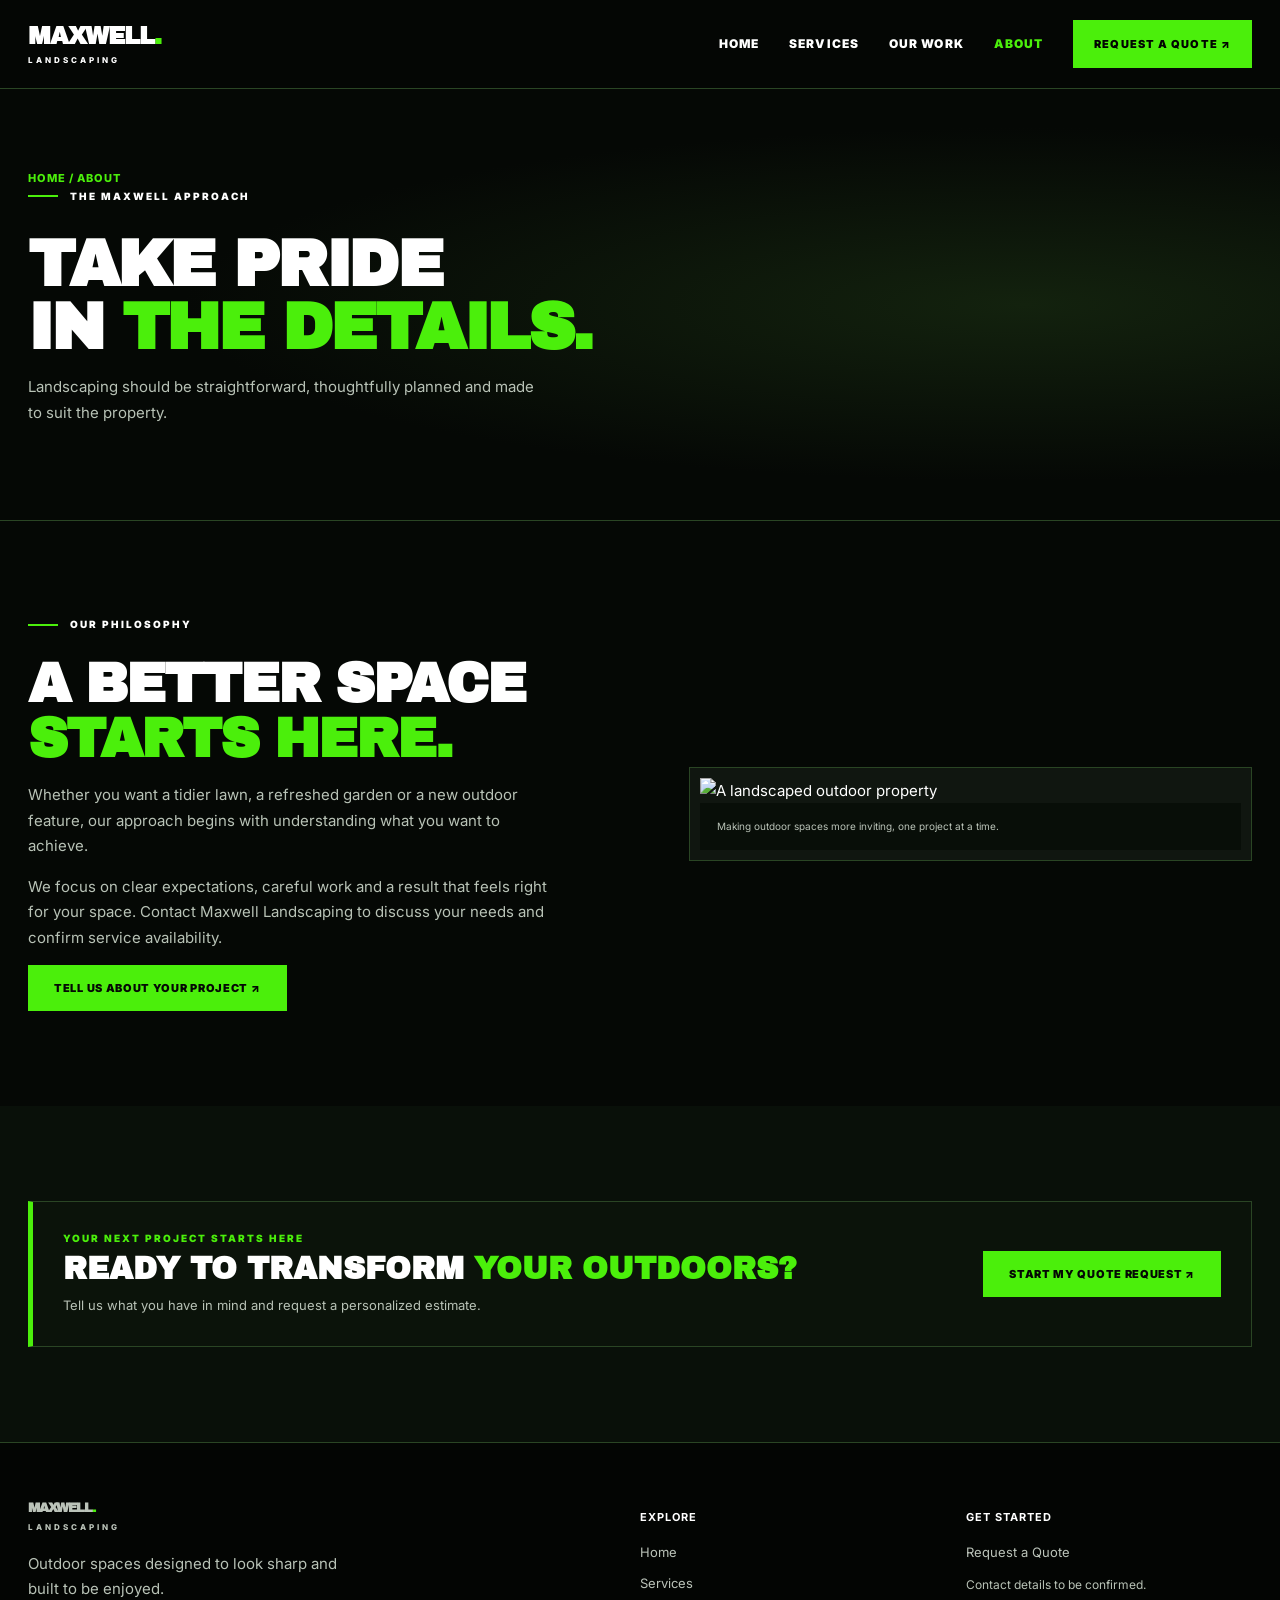
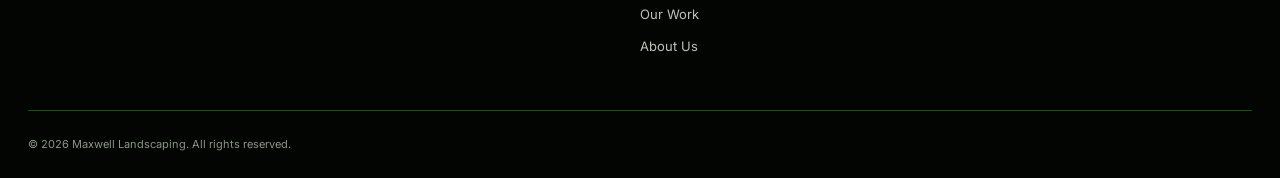
==== about.html @ c75eb762 "Build Maxwell Landscaping multipage static website" ====
<!doctype html><html lang="en"><head><meta charset="utf-8"><meta name="viewport" content="width=device-width,initial-scale=1"><meta name="theme-color" content="#050805"><meta name="description" content="Learn about the Maxwell Landscaping approach to outdoor projects."><title>About Us | Maxwell Landscaping</title><link rel="stylesheet" href="styles.css"></head><body><header><div class="container nav"><a href="index.html" class="brand">MAXWELL<span class="green">.</span><small>LANDSCAPING</small></a><button class="menu" aria-label="Toggle navigation" aria-expanded="false">MENU ☰</button><nav class="navlinks" aria-label="Main navigation"><a href="index.html" class="">Home</a><a href="services.html" class="">Services</a><a href="projects.html" class="">Our Work</a><a href="about.html" class="active">About</a><a href="quote.html" class="nav-cta ">Request A Quote ↗</a></nav></div></header><main><section class="page-hero"><div class="container"><div class="bread">HOME / ABOUT</div><span class="eyebrow">THE MAXWELL APPROACH</span><h1 class="display">TAKE PRIDE<br>IN <span class="green">THE DETAILS.</span></h1><p class="intro">Landscaping should be straightforward, thoughtfully planned and made to suit the property.</p></div></section><section class="section"><div class="container split"><div><span class="eyebrow">OUR PHILOSOPHY</span><h2 class="section-title">A BETTER SPACE<br><span class="green">STARTS HERE.</span></h2><p class="intro">Whether you want a tidier lawn, a refreshed garden or a new outdoor feature, our approach begins with understanding what you want to achieve.</p><p class="intro">We focus on clear expectations, careful work and a result that feels right for your space. Contact Maxwell Landscaping to discuss your needs and confirm service availability.</p><a href="quote.html" class="btn">TELL US ABOUT YOUR PROJECT ↗</a></div><div class="photo"><img src="https://images.unsplash.com/photo-1558904541-efa843a96f01?auto=format&fit=crop&w=1100&q=85" alt="A landscaped outdoor property"><div class="photo-caption">Making outdoor spaces more inviting, one project at a time.</div></div></div></section><section class="section section-dark"><div class="container"><aside class="banner"><div><div class="kicker">YOUR NEXT PROJECT STARTS HERE</div><h3>READY TO TRANSFORM <span class="green">YOUR OUTDOORS?</span></h3><p>Tell us what you have in mind and request a personalized estimate.</p></div><a class="btn" href="quote.html">START MY QUOTE REQUEST ↗</a></aside></div></section></main><footer><div class="container"><div class="foot-grid"><div><a href="index.html" class="brand">MAXWELL<span class="green">.</span><small>LANDSCAPING</small></a><p class="intro" style="max-width:330px;margin-top:20px">Outdoor spaces designed to look sharp and built to be enjoyed.</p></div><div><h4>Explore</h4><a href="index.html">Home</a><a href="services.html">Services</a><a href="projects.html">Our Work</a><a href="about.html">About Us</a></div><div><h4>Get Started</h4><a href="quote.html">Request a Quote</a><p class="intro" style="font-size:12px">Contact details to be confirmed.</p></div></div><div class="foot-end">© 2026 Maxwell Landscaping. All rights reserved.</div></div></footer><script src="script.js" defer></script></body></html>
---- styles.css ----
@import url('https://fonts.googleapis.com/css2?family=Archivo+Black&family=Inter:wght@400;500;600;700;800;900&display=swap');
:root{--bg:#050805;--panel:#0a1109;--line:#2a4524;--green:#4bef0b;--white:#fff;--muted:#b8c2b6;--font:'Inter',Arial,sans-serif;--display:'Archivo Black','Arial Black',sans-serif}
*{box-sizing:border-box}html{scroll-behavior:smooth}body{margin:0;background:var(--bg);color:var(--white);font:15px/1.7 var(--font)}a{color:inherit;text-decoration:none}img{display:block;max-width:100%}button,input,textarea,select{font:inherit}button{cursor:pointer}.container{width:min(1410px,calc(100% - 56px));margin:auto}header{background:#040604;border-bottom:1px solid var(--line);position:sticky;top:0;z-index:30}.nav{display:flex;align-items:center;justify-content:space-between;min-height:88px;gap:24px}.brand{font:900 24px/1.05 var(--display);letter-spacing:-1.2px}.brand em{font-style:normal;color:var(--green)}.brand small{display:block;font:800 8px/1 var(--font);letter-spacing:3px;margin-top:7px}.navlinks{display:flex;gap:30px;align-items:center}.navlinks a{font-size:12px;font-weight:900;letter-spacing:1.1px;text-transform:uppercase}.navlinks a:hover,.navlinks a.active{color:var(--green)}.nav-cta{background:var(--green);color:#020502;padding:15px 21px;font-size:11px!important}.menu{display:none;background:transparent;color:white;border:1px solid var(--line);padding:7px 13px}.eyebrow{font-weight:900;font-size:10px;letter-spacing:2px;text-transform:uppercase;display:flex;align-items:center;gap:12px}.eyebrow:before{content:'';width:30px;height:2px;background:var(--green)}.display{font:900 clamp(48px,5.1vw,78px)/.97 var(--display);letter-spacing:-2.5px;text-transform:uppercase;margin:28px 0 12px}.display .green,.green{color:var(--green)}.intro{color:var(--muted);max-width:520px}.btn{display:inline-flex;align-items:center;justify-content:center;gap:14px;min-height:46px;padding:13px 25px;background:var(--green);border:1px solid var(--green);color:#050905;font:900 11px/1.2 var(--font);letter-spacing:.7px;text-transform:uppercase;transition:transform .2s,background .2s}.btn:hover{transform:translateY(-2px);background:#77ff3c}.btn.outline{background:transparent;color:var(--white);border-color:#55714e}.btn.outline:hover{background:#173015}.hero{padding:78px 0 95px;background:radial-gradient(ellipse at 76% 40%,#11220e 0%,#050805 58%)}.hero-grid{display:grid;grid-template-columns:1fr .88fr;gap:7%;align-items:center}.hero .intro{margin-bottom:30px}.hero-actions{display:flex;gap:20px;align-items:center;flex-wrap:wrap}.hero-photo,.photo{position:relative;border:1px solid var(--line);padding:10px;background:#101610}.hero-photo img{height:560px;width:100%;object-fit:cover}.photo-caption{background:#080e08;padding:15px 17px;color:#bac3b8;font-size:10px}.photo-tag{position:absolute;bottom:56px;left:0;background:var(--green);color:#050905;padding:14px 22px;text-transform:uppercase;font:900 11px var(--font)}.strip{border-block:1px solid var(--line);background:#081007}.strip-inner{display:flex;justify-content:space-between;gap:20px;flex-wrap:wrap;padding:24px 0;font-size:10px;letter-spacing:1.1px;text-transform:uppercase;font-weight:900}.strip-inner span:before{content:'✓';color:var(--green);margin-right:9px}.section{padding:95px 0}.section-dark{background:#091009}.section-title{font:900 clamp(38px,4.3vw,64px)/1 var(--display);letter-spacing:-2px;text-transform:uppercase;margin:24px 0 15px}.lead{max-width:680px;color:var(--muted);margin-bottom:40px}.grid3{display:grid;grid-template-columns:repeat(3,1fr);gap:20px}.service-card{background:#0e150d;border:1px solid var(--line);display:flex;flex-direction:column}.service-card img{aspect-ratio:1.35;object-fit:cover;width:100%}.service-content{padding:26px;flex:1;display:flex;flex-direction:column}.kicker{font:900 10px var(--font);color:var(--green);letter-spacing:2px}.service-content h3,.project-card h3{font:900 24px/1.13 var(--display);text-transform:uppercase;letter-spacing:-.5px;margin:14px 0}.service-content p{color:#b9c2b7;font-size:13px}.arrow-link{margin-top:auto;padding-top:15px;color:var(--green);font-size:11px;font-weight:900;letter-spacing:1px;text-transform:uppercase}.split{display:grid;grid-template-columns:1fr 1fr;gap:8%;align-items:center}.split img{width:100%;max-height:530px;object-fit:cover}.feature-list{padding:0;list-style:none}.feature-list li{padding:15px 0;border-bottom:1px solid var(--line);font-weight:800;font-size:13px}.feature-list li:before{content:'✓';color:var(--green);margin-right:14px}.project-card{position:relative;border:1px solid var(--line);background:#111a10;overflow:hidden}.project-card img{width:100%;aspect-ratio:1.15;object-fit:cover;transition:transform .3s}.project-card:hover img{transform:scale(1.04)}.project-card div{padding:20px}.project-card h3{font-size:18px}.banner{border:1px solid var(--line);border-left:5px solid var(--green);background:#0b130a;padding:30px;display:flex;justify-content:space-between;align-items:center;gap:25px}.banner h3{font:900 clamp(23px,2.4vw,38px) var(--display);text-transform:uppercase;line-height:1.1;margin:8px 0}.banner p{font-size:13px;color:var(--muted);margin:0}.quote-layout{display:grid;grid-template-columns:.85fr 1.25fr;gap:9%;align-items:start}.quote-layout .display{font-size:clamp(46px,4.6vw,70px)}.quote-layout .photo{margin-top:30px}.quote-layout .photo img{height:270px;object-fit:cover;width:100%}.quote-form{background:#fff;color:#050805;border-right:9px solid var(--green);padding:33px}.form-grid{display:grid;grid-template-columns:1fr 1fr;gap:24px 16px}.form-field{display:flex;flex-direction:column;gap:7px}.form-field.wide{grid-column:1/-1}.form-field label{font-weight:900;font-size:10px;letter-spacing:1px;text-transform:uppercase}.form-field input,.form-field select,.form-field textarea{width:100%;border:1px solid #cfd7cd;background:#f7f9f6;padding:12px 15px;border-radius:0;outline:none;color:#080b07;min-height:45px;font-size:13px}.form-field input:focus,.form-field select:focus,.form-field textarea:focus{border-color:#489b2c}.form-field textarea{min-height:135px;resize:vertical}.form-note{font-size:12px;color:#526050}.quote-form .btn{width:100%;margin-top:15px}.form-status{font-size:12px;margin-top:14px}.page-hero{padding:80px 0;background:radial-gradient(ellipse at 80% 50%,#13220e,#050805 58%);border-bottom:1px solid var(--line)}.page-hero .display{max-width:850px}.bread{font-size:11px;color:var(--green);font-weight:800;letter-spacing:1px}.service-detail{display:grid;grid-template-columns:1fr 1fr;gap:8%;align-items:center;padding:70px 0;border-bottom:1px solid var(--line)}.service-detail:nth-child(even) .detail-image{order:-1}.detail-image img{width:100%;height:400px;object-fit:cover}.service-detail h2{font:900 clamp(35px,3.2vw,50px)/1.05 var(--display);letter-spacing:-1px;text-transform:uppercase}.service-detail p{color:var(--muted)}footer{padding:50px 0 25px;background:#030503;border-top:1px solid var(--line)}.foot-grid{display:grid;grid-template-columns:2fr 1fr 1fr;gap:40px}.foot-grid h4{font-size:11px;letter-spacing:1px;text-transform:uppercase}.foot-grid a{display:block;color:#bbc3b9;font-size:13px;margin:9px 0}.foot-end{border-top:1px solid var(--line);padding-top:24px;margin-top:44px;color:#8b9687;font-size:11px}.mobile-only{display:none}@media(max-width:900px){.navlinks{display:none;position:absolute;top:87px;left:0;right:0;background:#040604;padding:24px 28px;flex-direction:column;align-items:stretch;border-bottom:1px solid var(--line)}.navlinks.open{display:flex}.menu{display:block}.hero-grid,.split,.quote-layout,.service-detail{grid-template-columns:1fr;gap:38px}.hero-photo img{height:410px}.hero{padding:55px 0}.grid3{grid-template-columns:repeat(2,1fr)}.service-detail:nth-child(even) .detail-image{order:initial}.section{padding:65px 0}.foot-grid{grid-template-columns:1fr 1fr}.foot-grid>div:first-child{grid-column:1/-1}}@media(max-width:600px){.container{width:min(100% - 32px,1410px)}.brand{font-size:20px}.nav{min-height:72px}.navlinks{top:71px}.display{font-size:clamp(43px,11.2vw,66px);letter-spacing:-2px}.hero-photo img{height:300px}.grid3,.form-grid,.foot-grid{grid-template-columns:1fr}.foot-grid>div:first-child{grid-column:auto}.quote-form{padding:22px;border-right-width:5px}.banner{display:block}.banner .btn{margin-top:24px}.section-title{font-size:40px}.service-detail{padding:45px 0}.service-detail .detail-image img{height:260px}.photo-caption{font-size:9px}.strip-inner{gap:13px}.strip-inner span{width:45%}}
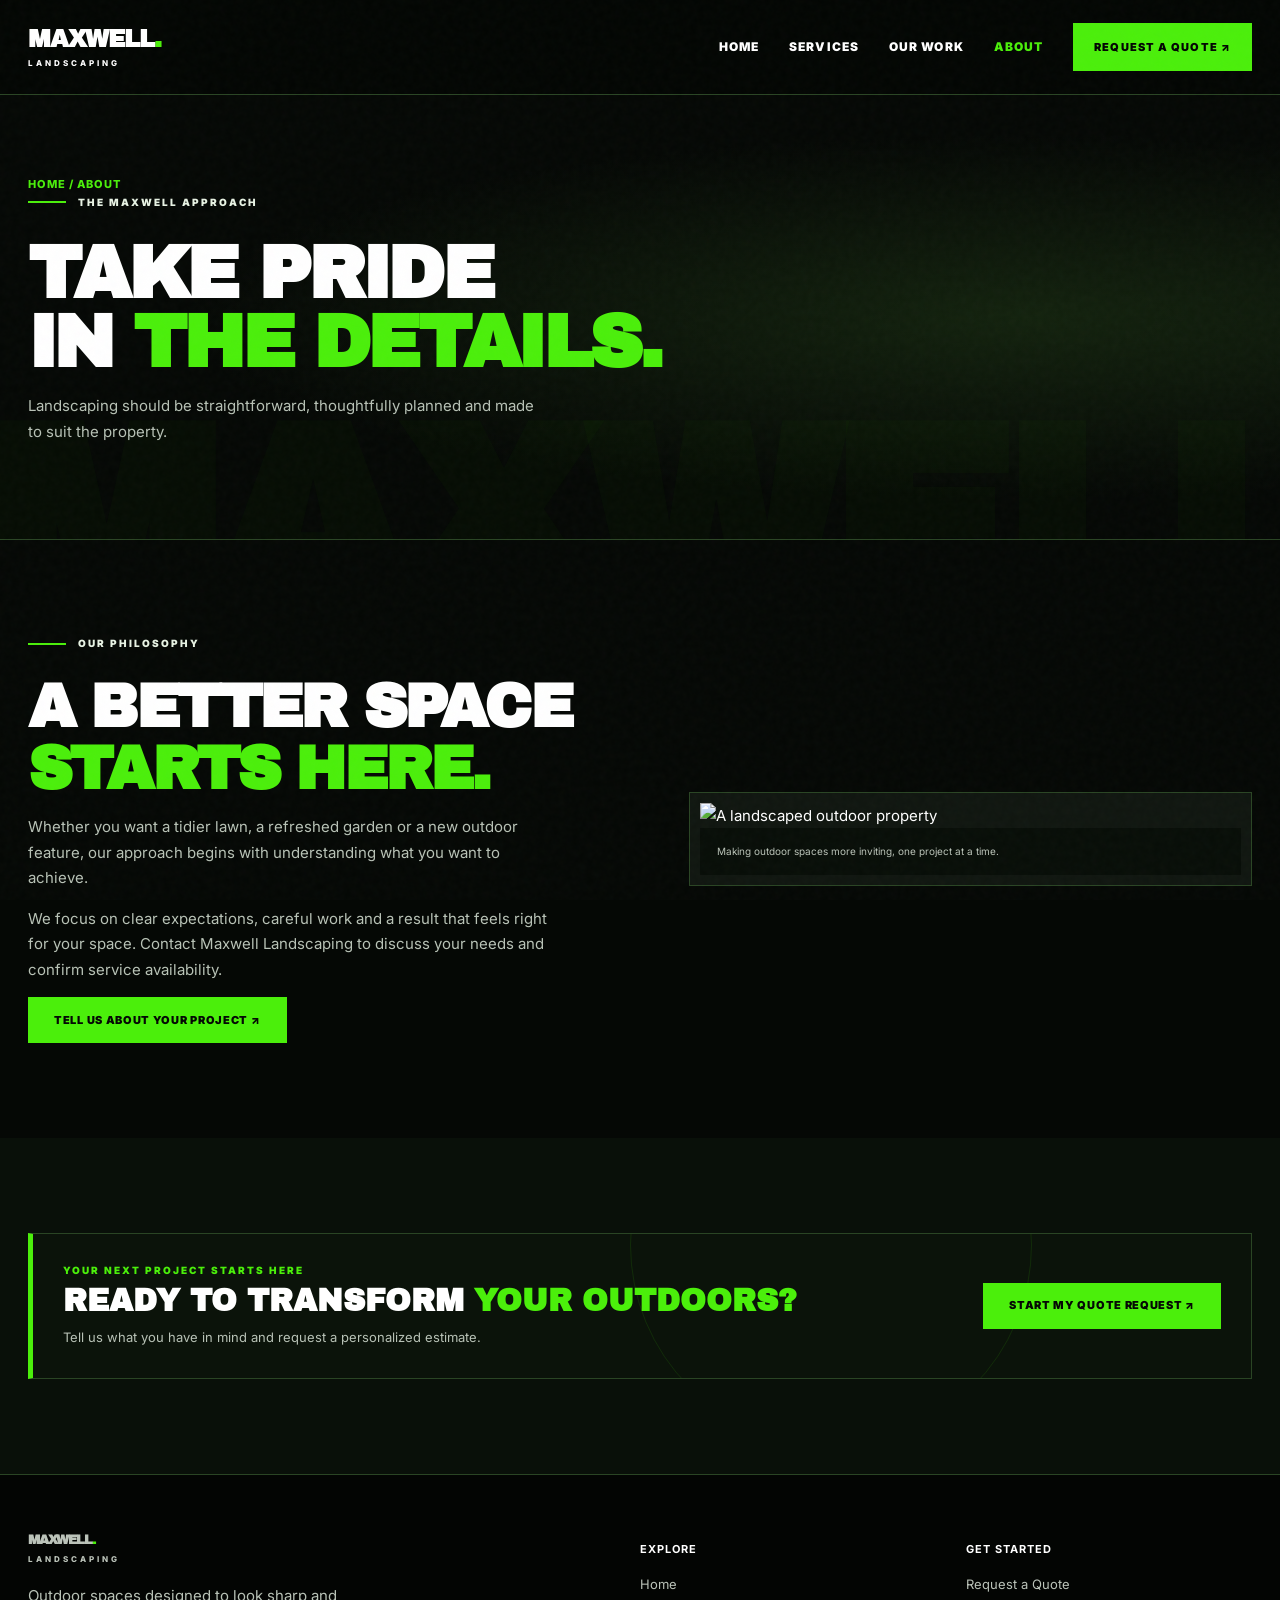
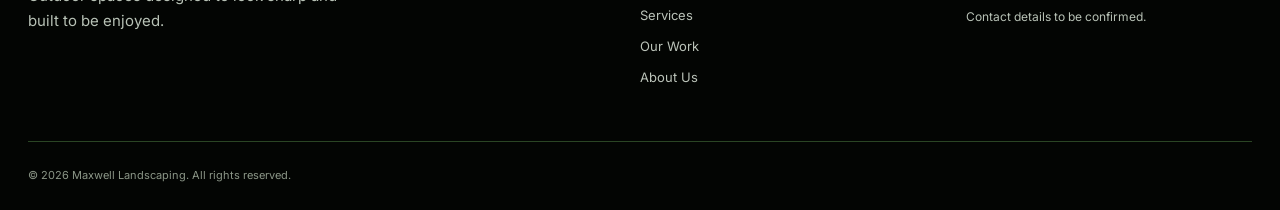
==== commit 0bcea697: "Elevate Maxwell design with editorial motion, refined interactions and premium styling" ====
--- a/about.html
+++ b/about.html
@@ -1 +1 @@
-<!doctype html><html lang="en"><head><meta charset="utf-8"><meta name="viewport" content="width=device-width,initial-scale=1"><meta name="theme-color" content="#050805"><meta name="description" content="Learn about the Maxwell Landscaping approach to outdoor projects."><title>About Us | Maxwell Landscaping</title><link rel="stylesheet" href="styles.css"></head><body><header><div class="container nav"><a href="index.html" class="brand">MAXWELL<span class="green">.</span><small>LANDSCAPING</small></a><button class="menu" aria-label="Toggle navigation" aria-expanded="false">MENU ☰</button><nav class="navlinks" aria-label="Main navigation"><a href="index.html" class="">Home</a><a href="services.html" class="">Services</a><a href="projects.html" class="">Our Work</a><a href="about.html" class="active">About</a><a href="quote.html" class="nav-cta ">Request A Quote ↗</a></nav></div></header><main><section class="page-hero"><div class="container"><div class="bread">HOME / ABOUT</div><span class="eyebrow">THE MAXWELL APPROACH</span><h1 class="display">TAKE PRIDE<br>IN <span class="green">THE DETAILS.</span></h1><p class="intro">Landscaping should be straightforward, thoughtfully planned and made to suit the property.</p></div></section><section class="section"><div class="container split"><div><span class="eyebrow">OUR PHILOSOPHY</span><h2 class="section-title">A BETTER SPACE<br><span class="green">STARTS HERE.</span></h2><p class="intro">Whether you want a tidier lawn, a refreshed garden or a new outdoor feature, our approach begins with understanding what you want to achieve.</p><p class="intro">We focus on clear expectations, careful work and a result that feels right for your space. Contact Maxwell Landscaping to discuss your needs and confirm service availability.</p><a href="quote.html" class="btn">TELL US ABOUT YOUR PROJECT ↗</a></div><div class="photo"><img src="https://images.unsplash.com/photo-1558904541-efa843a96f01?auto=format&fit=crop&w=1100&q=85" alt="A landscaped outdoor property"><div class="photo-caption">Making outdoor spaces more inviting, one project at a time.</div></div></div></section><section class="section section-dark"><div class="container"><aside class="banner"><div><div class="kicker">YOUR NEXT PROJECT STARTS HERE</div><h3>READY TO TRANSFORM <span class="green">YOUR OUTDOORS?</span></h3><p>Tell us what you have in mind and request a personalized estimate.</p></div><a class="btn" href="quote.html">START MY QUOTE REQUEST ↗</a></aside></div></section></main><footer><div class="container"><div class="foot-grid"><div><a href="index.html" class="brand">MAXWELL<span class="green">.</span><small>LANDSCAPING</small></a><p class="intro" style="max-width:330px;margin-top:20px">Outdoor spaces designed to look sharp and built to be enjoyed.</p></div><div><h4>Explore</h4><a href="index.html">Home</a><a href="services.html">Services</a><a href="projects.html">Our Work</a><a href="about.html">About Us</a></div><div><h4>Get Started</h4><a href="quote.html">Request a Quote</a><p class="intro" style="font-size:12px">Contact details to be confirmed.</p></div></div><div class="foot-end">© 2026 Maxwell Landscaping. All rights reserved.</div></div></footer><script src="script.js" defer></script></body></html>+<!doctype html><html lang="en"><head><meta charset="utf-8"><meta name="viewport" content="width=device-width,initial-scale=1"><meta name="theme-color" content="#050805"><meta name="description" content="Learn about the Maxwell Landscaping approach to outdoor projects."><title>About Us | Maxwell Landscaping</title><link rel="stylesheet" href="styles.css"></head><body><a class="skip-link" href="#main">Skip to content</a><header><div class="container nav"><a href="index.html" class="brand">MAXWELL<span class="green">.</span><small>LANDSCAPING</small></a><button class="menu" aria-label="Toggle navigation" aria-expanded="false">MENU ☰</button><nav class="navlinks" aria-label="Main navigation"><a href="index.html" class="">Home</a><a href="services.html" class="">Services</a><a href="projects.html" class="">Our Work</a><a href="about.html" class="active">About</a><a href="quote.html" class="nav-cta ">Request A Quote ↗</a></nav></div></header><main id="main"><section class="page-hero"><div class="container"><div class="bread">HOME / ABOUT</div><span class="eyebrow">THE MAXWELL APPROACH</span><h1 class="display">TAKE PRIDE<br>IN <span class="green">THE DETAILS.</span></h1><p class="intro">Landscaping should be straightforward, thoughtfully planned and made to suit the property.</p></div></section><section class="section"><div class="container split"><div><span class="eyebrow">OUR PHILOSOPHY</span><h2 class="section-title">A BETTER SPACE<br><span class="green">STARTS HERE.</span></h2><p class="intro">Whether you want a tidier lawn, a refreshed garden or a new outdoor feature, our approach begins with understanding what you want to achieve.</p><p class="intro">We focus on clear expectations, careful work and a result that feels right for your space. Contact Maxwell Landscaping to discuss your needs and confirm service availability.</p><a href="quote.html" class="btn">TELL US ABOUT YOUR PROJECT ↗</a></div><div class="photo"><img src="https://images.unsplash.com/photo-1558904541-efa843a96f01?auto=format&fit=crop&w=1100&q=85" alt="A landscaped outdoor property"><div class="photo-caption">Making outdoor spaces more inviting, one project at a time.</div></div></div></section><section class="section section-dark"><div class="container"><aside class="banner"><div><div class="kicker">YOUR NEXT PROJECT STARTS HERE</div><h3>READY TO TRANSFORM <span class="green">YOUR OUTDOORS?</span></h3><p>Tell us what you have in mind and request a personalized estimate.</p></div><a class="btn" href="quote.html">START MY QUOTE REQUEST ↗</a></aside></div></section></main><footer><div class="container"><div class="foot-grid"><div><a href="index.html" class="brand">MAXWELL<span class="green">.</span><small>LANDSCAPING</small></a><p class="intro" style="max-width:330px;margin-top:20px">Outdoor spaces designed to look sharp and built to be enjoyed.</p></div><div><h4>Explore</h4><a href="index.html">Home</a><a href="services.html">Services</a><a href="projects.html">Our Work</a><a href="about.html">About Us</a></div><div><h4>Get Started</h4><a href="quote.html">Request a Quote</a><p class="intro" style="font-size:12px">Contact details to be confirmed.</p></div></div><div class="foot-end">© 2026 Maxwell Landscaping. All rights reserved.</div></div></footer><script src="script.js" defer></script></body></html>
--- a/styles.css
+++ b/styles.css
@@ -1,3 +1,6 @@
 @import url('https://fonts.googleapis.com/css2?family=Archivo+Black&family=Inter:wght@400;500;600;700;800;900&display=swap');
 :root{--bg:#050805;--panel:#0a1109;--line:#2a4524;--green:#4bef0b;--white:#fff;--muted:#b8c2b6;--font:'Inter',Arial,sans-serif;--display:'Archivo Black','Arial Black',sans-serif}
-*{box-sizing:border-box}html{scroll-behavior:smooth}body{margin:0;background:var(--bg);color:var(--white);font:15px/1.7 var(--font)}a{color:inherit;text-decoration:none}img{display:block;max-width:100%}button,input,textarea,select{font:inherit}button{cursor:pointer}.container{width:min(1410px,calc(100% - 56px));margin:auto}header{background:#040604;border-bottom:1px solid var(--line);position:sticky;top:0;z-index:30}.nav{display:flex;align-items:center;justify-content:space-between;min-height:88px;gap:24px}.brand{font:900 24px/1.05 var(--display);letter-spacing:-1.2px}.brand em{font-style:normal;color:var(--green)}.brand small{display:block;font:800 8px/1 var(--font);letter-spacing:3px;margin-top:7px}.navlinks{display:flex;gap:30px;align-items:center}.navlinks a{font-size:12px;font-weight:900;letter-spacing:1.1px;text-transform:uppercase}.navlinks a:hover,.navlinks a.active{color:var(--green)}.nav-cta{background:var(--green);color:#020502;padding:15px 21px;font-size:11px!important}.menu{display:none;background:transparent;color:white;border:1px solid var(--line);padding:7px 13px}.eyebrow{font-weight:900;font-size:10px;letter-spacing:2px;text-transform:uppercase;display:flex;align-items:center;gap:12px}.eyebrow:before{content:'';width:30px;height:2px;background:var(--green)}.display{font:900 clamp(48px,5.1vw,78px)/.97 var(--display);letter-spacing:-2.5px;text-transform:uppercase;margin:28px 0 12px}.display .green,.green{color:var(--green)}.intro{color:var(--muted);max-width:520px}.btn{display:inline-flex;align-items:center;justify-content:center;gap:14px;min-height:46px;padding:13px 25px;background:var(--green);border:1px solid var(--green);color:#050905;font:900 11px/1.2 var(--font);letter-spacing:.7px;text-transform:uppercase;transition:transform .2s,background .2s}.btn:hover{transform:translateY(-2px);background:#77ff3c}.btn.outline{background:transparent;color:var(--white);border-color:#55714e}.btn.outline:hover{background:#173015}.hero{padding:78px 0 95px;background:radial-gradient(ellipse at 76% 40%,#11220e 0%,#050805 58%)}.hero-grid{display:grid;grid-template-columns:1fr .88fr;gap:7%;align-items:center}.hero .intro{margin-bottom:30px}.hero-actions{display:flex;gap:20px;align-items:center;flex-wrap:wrap}.hero-photo,.photo{position:relative;border:1px solid var(--line);padding:10px;background:#101610}.hero-photo img{height:560px;width:100%;object-fit:cover}.photo-caption{background:#080e08;padding:15px 17px;color:#bac3b8;font-size:10px}.photo-tag{position:absolute;bottom:56px;left:0;background:var(--green);color:#050905;padding:14px 22px;text-transform:uppercase;font:900 11px var(--font)}.strip{border-block:1px solid var(--line);background:#081007}.strip-inner{display:flex;justify-content:space-between;gap:20px;flex-wrap:wrap;padding:24px 0;font-size:10px;letter-spacing:1.1px;text-transform:uppercase;font-weight:900}.strip-inner span:before{content:'✓';color:var(--green);margin-right:9px}.section{padding:95px 0}.section-dark{background:#091009}.section-title{font:900 clamp(38px,4.3vw,64px)/1 var(--display);letter-spacing:-2px;text-transform:uppercase;margin:24px 0 15px}.lead{max-width:680px;color:var(--muted);margin-bottom:40px}.grid3{display:grid;grid-template-columns:repeat(3,1fr);gap:20px}.service-card{background:#0e150d;border:1px solid var(--line);display:flex;flex-direction:column}.service-card img{aspect-ratio:1.35;object-fit:cover;width:100%}.service-content{padding:26px;flex:1;display:flex;flex-direction:column}.kicker{font:900 10px var(--font);color:var(--green);letter-spacing:2px}.service-content h3,.project-card h3{font:900 24px/1.13 var(--display);text-transform:uppercase;letter-spacing:-.5px;margin:14px 0}.service-content p{color:#b9c2b7;font-size:13px}.arrow-link{margin-top:auto;padding-top:15px;color:var(--green);font-size:11px;font-weight:900;letter-spacing:1px;text-transform:uppercase}.split{display:grid;grid-template-columns:1fr 1fr;gap:8%;align-items:center}.split img{width:100%;max-height:530px;object-fit:cover}.feature-list{padding:0;list-style:none}.feature-list li{padding:15px 0;border-bottom:1px solid var(--line);font-weight:800;font-size:13px}.feature-list li:before{content:'✓';color:var(--green);margin-right:14px}.project-card{position:relative;border:1px solid var(--line);background:#111a10;overflow:hidden}.project-card img{width:100%;aspect-ratio:1.15;object-fit:cover;transition:transform .3s}.project-card:hover img{transform:scale(1.04)}.project-card div{padding:20px}.project-card h3{font-size:18px}.banner{border:1px solid var(--line);border-left:5px solid var(--green);background:#0b130a;padding:30px;display:flex;justify-content:space-between;align-items:center;gap:25px}.banner h3{font:900 clamp(23px,2.4vw,38px) var(--display);text-transform:uppercase;line-height:1.1;margin:8px 0}.banner p{font-size:13px;color:var(--muted);margin:0}.quote-layout{display:grid;grid-template-columns:.85fr 1.25fr;gap:9%;align-items:start}.quote-layout .display{font-size:clamp(46px,4.6vw,70px)}.quote-layout .photo{margin-top:30px}.quote-layout .photo img{height:270px;object-fit:cover;width:100%}.quote-form{background:#fff;color:#050805;border-right:9px solid var(--green);padding:33px}.form-grid{display:grid;grid-template-columns:1fr 1fr;gap:24px 16px}.form-field{display:flex;flex-direction:column;gap:7px}.form-field.wide{grid-column:1/-1}.form-field label{font-weight:900;font-size:10px;letter-spacing:1px;text-transform:uppercase}.form-field input,.form-field select,.form-field textarea{width:100%;border:1px solid #cfd7cd;background:#f7f9f6;padding:12px 15px;border-radius:0;outline:none;color:#080b07;min-height:45px;font-size:13px}.form-field input:focus,.form-field select:focus,.form-field textarea:focus{border-color:#489b2c}.form-field textarea{min-height:135px;resize:vertical}.form-note{font-size:12px;color:#526050}.quote-form .btn{width:100%;margin-top:15px}.form-status{font-size:12px;margin-top:14px}.page-hero{padding:80px 0;background:radial-gradient(ellipse at 80% 50%,#13220e,#050805 58%);border-bottom:1px solid var(--line)}.page-hero .display{max-width:850px}.bread{font-size:11px;color:var(--green);font-weight:800;letter-spacing:1px}.service-detail{display:grid;grid-template-columns:1fr 1fr;gap:8%;align-items:center;padding:70px 0;border-bottom:1px solid var(--line)}.service-detail:nth-child(even) .detail-image{order:-1}.detail-image img{width:100%;height:400px;object-fit:cover}.service-detail h2{font:900 clamp(35px,3.2vw,50px)/1.05 var(--display);letter-spacing:-1px;text-transform:uppercase}.service-detail p{color:var(--muted)}footer{padding:50px 0 25px;background:#030503;border-top:1px solid var(--line)}.foot-grid{display:grid;grid-template-columns:2fr 1fr 1fr;gap:40px}.foot-grid h4{font-size:11px;letter-spacing:1px;text-transform:uppercase}.foot-grid a{display:block;color:#bbc3b9;font-size:13px;margin:9px 0}.foot-end{border-top:1px solid var(--line);padding-top:24px;margin-top:44px;color:#8b9687;font-size:11px}.mobile-only{display:none}@media(max-width:900px){.navlinks{display:none;position:absolute;top:87px;left:0;right:0;background:#040604;padding:24px 28px;flex-direction:column;align-items:stretch;border-bottom:1px solid var(--line)}.navlinks.open{display:flex}.menu{display:block}.hero-grid,.split,.quote-layout,.service-detail{grid-template-columns:1fr;gap:38px}.hero-photo img{height:410px}.hero{padding:55px 0}.grid3{grid-template-columns:repeat(2,1fr)}.service-detail:nth-child(even) .detail-image{order:initial}.section{padding:65px 0}.foot-grid{grid-template-columns:1fr 1fr}.foot-grid>div:first-child{grid-column:1/-1}}@media(max-width:600px){.container{width:min(100% - 32px,1410px)}.brand{font-size:20px}.nav{min-height:72px}.navlinks{top:71px}.display{font-size:clamp(43px,11.2vw,66px);letter-spacing:-2px}.hero-photo img{height:300px}.grid3,.form-grid,.foot-grid{grid-template-columns:1fr}.foot-grid>div:first-child{grid-column:auto}.quote-form{padding:22px;border-right-width:5px}.banner{display:block}.banner .btn{margin-top:24px}.section-title{font-size:40px}.service-detail{padding:45px 0}.service-detail .detail-image img{height:260px}.photo-caption{font-size:9px}.strip-inner{gap:13px}.strip-inner span{width:45%}}+*{box-sizing:border-box}html{scroll-behavior:smooth}body{margin:0;background:var(--bg);color:var(--white);font:15px/1.7 var(--font)}a{color:inherit;text-decoration:none}img{display:block;max-width:100%}button,input,textarea,select{font:inherit}button{cursor:pointer}.container{width:min(1410px,calc(100% - 56px));margin:auto}header{background:#040604;border-bottom:1px solid var(--line);position:sticky;top:0;z-index:30}.nav{display:flex;align-items:center;justify-content:space-between;min-height:88px;gap:24px}.brand{font:900 24px/1.05 var(--display);letter-spacing:-1.2px}.brand em{font-style:normal;color:var(--green)}.brand small{display:block;font:800 8px/1 var(--font);letter-spacing:3px;margin-top:7px}.navlinks{display:flex;gap:30px;align-items:center}.navlinks a{font-size:12px;font-weight:900;letter-spacing:1.1px;text-transform:uppercase}.navlinks a:hover,.navlinks a.active{color:var(--green)}.nav-cta{background:var(--green);color:#020502;padding:15px 21px;font-size:11px!important}.menu{display:none;background:transparent;color:white;border:1px solid var(--line);padding:7px 13px}.eyebrow{font-weight:900;font-size:10px;letter-spacing:2px;text-transform:uppercase;display:flex;align-items:center;gap:12px}.eyebrow:before{content:'';width:30px;height:2px;background:var(--green)}.display{font:900 clamp(48px,5.1vw,78px)/.97 var(--display);letter-spacing:-2.5px;text-transform:uppercase;margin:28px 0 12px}.display .green,.green{color:var(--green)}.intro{color:var(--muted);max-width:520px}.btn{display:inline-flex;align-items:center;justify-content:center;gap:14px;min-height:46px;padding:13px 25px;background:var(--green);border:1px solid var(--green);color:#050905;font:900 11px/1.2 var(--font);letter-spacing:.7px;text-transform:uppercase;transition:transform .2s,background .2s}.btn:hover{transform:translateY(-2px);background:#77ff3c}.btn.outline{background:transparent;color:var(--white);border-color:#55714e}.btn.outline:hover{background:#173015}.hero{padding:78px 0 95px;background:radial-gradient(ellipse at 76% 40%,#11220e 0%,#050805 58%)}.hero-grid{display:grid;grid-template-columns:1fr .88fr;gap:7%;align-items:center}.hero .intro{margin-bottom:30px}.hero-actions{display:flex;gap:20px;align-items:center;flex-wrap:wrap}.hero-photo,.photo{position:relative;border:1px solid var(--line);padding:10px;background:#101610}.hero-photo img{height:560px;width:100%;object-fit:cover}.photo-caption{background:#080e08;padding:15px 17px;color:#bac3b8;font-size:10px}.photo-tag{position:absolute;bottom:56px;left:0;background:var(--green);color:#050905;padding:14px 22px;text-transform:uppercase;font:900 11px var(--font)}.strip{border-block:1px solid var(--line);background:#081007}.strip-inner{display:flex;justify-content:space-between;gap:20px;flex-wrap:wrap;padding:24px 0;font-size:10px;letter-spacing:1.1px;text-transform:uppercase;font-weight:900}.strip-inner span:before{content:'✓';color:var(--green);margin-right:9px}.section{padding:95px 0}.section-dark{background:#091009}.section-title{font:900 clamp(38px,4.3vw,64px)/1 var(--display);letter-spacing:-2px;text-transform:uppercase;margin:24px 0 15px}.lead{max-width:680px;color:var(--muted);margin-bottom:40px}.grid3{display:grid;grid-template-columns:repeat(3,1fr);gap:20px}.service-card{background:#0e150d;border:1px solid var(--line);display:flex;flex-direction:column}.service-card img{aspect-ratio:1.35;object-fit:cover;width:100%}.service-content{padding:26px;flex:1;display:flex;flex-direction:column}.kicker{font:900 10px var(--font);color:var(--green);letter-spacing:2px}.service-content h3,.project-card h3{font:900 24px/1.13 var(--display);text-transform:uppercase;letter-spacing:-.5px;margin:14px 0}.service-content p{color:#b9c2b7;font-size:13px}.arrow-link{margin-top:auto;padding-top:15px;color:var(--green);font-size:11px;font-weight:900;letter-spacing:1px;text-transform:uppercase}.split{display:grid;grid-template-columns:1fr 1fr;gap:8%;align-items:center}.split img{width:100%;max-height:530px;object-fit:cover}.feature-list{padding:0;list-style:none}.feature-list li{padding:15px 0;border-bottom:1px solid var(--line);font-weight:800;font-size:13px}.feature-list li:before{content:'✓';color:var(--green);margin-right:14px}.project-card{position:relative;border:1px solid var(--line);background:#111a10;overflow:hidden}.project-card img{width:100%;aspect-ratio:1.15;object-fit:cover;transition:transform .3s}.project-card:hover img{transform:scale(1.04)}.project-card div{padding:20px}.project-card h3{font-size:18px}.banner{border:1px solid var(--line);border-left:5px solid var(--green);background:#0b130a;padding:30px;display:flex;justify-content:space-between;align-items:center;gap:25px}.banner h3{font:900 clamp(23px,2.4vw,38px) var(--display);text-transform:uppercase;line-height:1.1;margin:8px 0}.banner p{font-size:13px;color:var(--muted);margin:0}.quote-layout{display:grid;grid-template-columns:.85fr 1.25fr;gap:9%;align-items:start}.quote-layout .display{font-size:clamp(46px,4.6vw,70px)}.quote-layout .photo{margin-top:30px}.quote-layout .photo img{height:270px;object-fit:cover;width:100%}.quote-form{background:#fff;color:#050805;border-right:9px solid var(--green);padding:33px}.form-grid{display:grid;grid-template-columns:1fr 1fr;gap:24px 16px}.form-field{display:flex;flex-direction:column;gap:7px}.form-field.wide{grid-column:1/-1}.form-field label{font-weight:900;font-size:10px;letter-spacing:1px;text-transform:uppercase}.form-field input,.form-field select,.form-field textarea{width:100%;border:1px solid #cfd7cd;background:#f7f9f6;padding:12px 15px;border-radius:0;outline:none;color:#080b07;min-height:45px;font-size:13px}.form-field input:focus,.form-field select:focus,.form-field textarea:focus{border-color:#489b2c}.form-field textarea{min-height:135px;resize:vertical}.form-note{font-size:12px;color:#526050}.quote-form .btn{width:100%;margin-top:15px}.form-status{font-size:12px;margin-top:14px}.page-hero{padding:80px 0;background:radial-gradient(ellipse at 80% 50%,#13220e,#050805 58%);border-bottom:1px solid var(--line)}.page-hero .display{max-width:850px}.bread{font-size:11px;color:var(--green);font-weight:800;letter-spacing:1px}.service-detail{display:grid;grid-template-columns:1fr 1fr;gap:8%;align-items:center;padding:70px 0;border-bottom:1px solid var(--line)}.service-detail:nth-child(even) .detail-image{order:-1}.detail-image img{width:100%;height:400px;object-fit:cover}.service-detail h2{font:900 clamp(35px,3.2vw,50px)/1.05 var(--display);letter-spacing:-1px;text-transform:uppercase}.service-detail p{color:var(--muted)}footer{padding:50px 0 25px;background:#030503;border-top:1px solid var(--line)}.foot-grid{display:grid;grid-template-columns:2fr 1fr 1fr;gap:40px}.foot-grid h4{font-size:11px;letter-spacing:1px;text-transform:uppercase}.foot-grid a{display:block;color:#bbc3b9;font-size:13px;margin:9px 0}.foot-end{border-top:1px solid var(--line);padding-top:24px;margin-top:44px;color:#8b9687;font-size:11px}.mobile-only{display:none}@media(max-width:900px){.navlinks{display:none;position:absolute;top:87px;left:0;right:0;background:#040604;padding:24px 28px;flex-direction:column;align-items:stretch;border-bottom:1px solid var(--line)}.navlinks.open{display:flex}.menu{display:block}.hero-grid,.split,.quote-layout,.service-detail{grid-template-columns:1fr;gap:38px}.hero-photo img{height:410px}.hero{padding:55px 0}.grid3{grid-template-columns:repeat(2,1fr)}.service-detail:nth-child(even) .detail-image{order:initial}.section{padding:65px 0}.foot-grid{grid-template-columns:1fr 1fr}.foot-grid>div:first-child{grid-column:1/-1}}@media(max-width:600px){.container{width:min(100% - 32px,1410px)}.brand{font-size:20px}.nav{min-height:72px}.navlinks{top:71px}.display{font-size:clamp(43px,11.2vw,66px);letter-spacing:-2px}.hero-photo img{height:300px}.grid3,.form-grid,.foot-grid{grid-template-columns:1fr}.foot-grid>div:first-child{grid-column:auto}.quote-form{padding:22px;border-right-width:5px}.banner{display:block}.banner .btn{margin-top:24px}.section-title{font-size:40px}.service-detail{padding:45px 0}.service-detail .detail-image img{height:260px}.photo-caption{font-size:9px}.strip-inner{gap:13px}.strip-inner span{width:45%}}
+
+/* MAXWELL — editorial motion design upgrade */
+:root{--green:#4bef0b}::selection{background:var(--green);color:#050805}html{scroll-padding-top:95px}body{overflow-x:hidden}body:before{content:"";position:fixed;inset:0;z-index:100;pointer-events:none;opacity:.09;background-image:url("data:image/svg+xml,%3Csvg viewBox='0 0 180 180' xmlns='http://www.w3.org/2000/svg'%3E%3Cfilter id='n'%3E%3CfeTurbulence type='fractalNoise' baseFrequency='.72' numOctaves='3' stitchTiles='stitch'/%3E%3C/filter%3E%3Crect width='100%25' height='100%25' filter='url(%23n)' opacity='.3'/%3E%3C/svg%3E")}header{background:rgba(4,6,4,.86);backdrop-filter:blur(22px);-webkit-backdrop-filter:blur(22px)}.nav{min-height:94px}.navlinks a{position:relative;transition:color .3s}.navlinks a:not(.nav-cta):after{content:"";position:absolute;bottom:-7px;left:0;width:0;height:1px;background:var(--green);transition:width .3s}.navlinks a:hover:after{width:100%}.brand{transition:letter-spacing .4s}.brand:hover{letter-spacing:-.3px}.hero{min-height:calc(100svh - 94px);display:flex;align-items:center;position:relative;overflow:hidden;background:radial-gradient(ellipse at 74% 35%,#152b10 0%,#091008 38%,#050805 75%)}.hero:before{content:"";position:absolute;inset:0;pointer-events:none;background:linear-gradient(90deg,transparent 49.93%,rgba(101,255,48,.09) 50%,transparent 50.07%),linear-gradient(0deg,transparent 49.93%,rgba(101,255,48,.05) 50%,transparent 50.07%);background-size:140px 140px;mask-image:linear-gradient(to right,transparent 15%,black 100%);opacity:.45}.hero-grid{position:relative;z-index:1}.display{font-size:clamp(54px,5.8vw,98px);line-height:.94;letter-spacing:-3.7px}.hero .display{max-width:850px}.hero .intro{font-size:15px;line-height:1.9}.eyebrow{color:#e8f3e4}.eyebrow:before{width:38px}.hero-photo{transform:rotate(1.5deg);box-shadow:24px 24px 0 rgba(75,239,11,.075);transition:transform .7s cubic-bezier(.2,.8,.2,1),box-shadow .7s}.hero-photo:hover{transform:rotate(0deg) translateY(-9px);box-shadow:30px 34px 0 rgba(75,239,11,.13)}.hero-photo img{filter:saturate(.82) contrast(1.1)}.photo-tag{box-shadow:8px 8px 0 #071006}.btn{position:relative;overflow:hidden;isolation:isolate;transition:transform .35s cubic-bezier(.2,.8,.2,1),background .3s,box-shadow .3s}.btn:before{content:"";position:absolute;z-index:-1;inset:0;background:#fff;transform:translateX(-105%) skewX(-17deg);transition:transform .55s cubic-bezier(.2,.8,.2,1)}.btn:hover{transform:translateY(-4px);box-shadow:0 13px 28px rgba(75,239,11,.14)}.btn:hover:before{transform:translateX(0) skewX(0)}.btn.outline:hover{color:#050805}.section{position:relative}.section-title{font-size:clamp(42px,4.8vw,76px);letter-spacing:-2.8px}.service-card,.project-card{transition:border-color .4s,transform .5s cubic-bezier(.2,.8,.2,1),box-shadow .5s;will-change:transform}.service-card{overflow:hidden}.service-card img{filter:saturate(.78);transition:transform .8s cubic-bezier(.2,.8,.2,1),filter .6s}.service-card:hover{border-color:var(--green);transform:translateY(-9px);box-shadow:0 22px 55px #0009}.service-card:hover img{transform:scale(1.07);filter:saturate(1.1)}.service-content{position:relative}.service-content:before{content:"";position:absolute;top:0;left:26px;width:0;height:3px;background:var(--green);transition:width .5s}.service-card:hover .service-content:before{width:calc(100% - 52px)}.project-card:hover{border-color:var(--green);transform:translateY(-8px)}.project-card img{filter:saturate(.8) brightness(.85);transition:transform .8s,filter .6s}.project-card:hover img{filter:saturate(1.1) brightness(1);transform:scale(1.08)}.photo{overflow:hidden}.photo img{transition:transform 1s cubic-bezier(.2,.8,.2,1)}.photo:hover img{transform:scale(1.045)}.strip{overflow:hidden}.strip-inner{position:relative}.strip-inner span{white-space:nowrap}.feature-list li{transition:padding .3s,color .3s}.feature-list li:hover{padding-left:9px;color:var(--green)}.banner{position:relative;overflow:hidden}.banner:before{content:"";position:absolute;width:400px;height:400px;right:18%;top:-190px;border:1px solid rgba(75,239,11,.11);border-radius:50%;pointer-events:none}.banner>*{position:relative}.page-hero{position:relative;overflow:hidden;min-height:390px;display:flex;align-items:center}.page-hero:after{content:"MAXWELL";font:900 clamp(110px,20vw,360px)/1 var(--display);color:rgba(75,239,11,.025);position:absolute;right:-3%;bottom:-25%;pointer-events:none;letter-spacing:-12px}.page-hero>.container{position:relative;z-index:1}.service-detail{scroll-margin-top:100px}.detail-image{overflow:hidden;border:1px solid var(--line);padding:9px;background:#0c140a}.detail-image img{filter:saturate(.85);transition:transform .8s,filter .8s}.detail-image:hover img{transform:scale(1.045);filter:saturate(1.1)}.quote-form{box-shadow:22px 22px 0 rgba(75,239,11,.055)}.form-field input,.form-field textarea,.form-field select{transition:border-color .25s,box-shadow .25s}.form-field input:focus,.form-field textarea:focus,.form-field select:focus{box-shadow:0 0 0 3px rgba(75,239,11,.13)}.scroll-progress{position:fixed;z-index:99;top:0;left:0;width:0;height:3px;background:var(--green);box-shadow:0 0 18px rgba(75,239,11,.55);pointer-events:none}.reveal{opacity:0;transform:translateY(38px);transition:opacity .85s cubic-bezier(.2,.8,.2,1),transform .85s cubic-bezier(.2,.8,.2,1)}.reveal.is-visible{opacity:1;transform:translateY(0)}.service-card.reveal:nth-child(3n + 2),.project-card.reveal:nth-child(3n + 2){transition-delay:.1s}.service-card.reveal:nth-child(3n + 3),.project-card.reveal:nth-child(3n + 3){transition-delay:.2s}.hero .eyebrow,.hero .display,.hero .intro,.hero-actions{animation:riseIn .9s both cubic-bezier(.2,.8,.2,1)}.hero .display{animation-delay:.12s}.hero .intro{animation-delay:.22s}.hero-actions{animation-delay:.32s}.hero-photo{animation:photoEnter 1.2s .18s both cubic-bezier(.2,.8,.2,1)}@keyframes riseIn{from{opacity:0;transform:translateY(35px)}to{opacity:1;transform:translateY(0)}}@keyframes photoEnter{from{opacity:0;transform:translate(35px,30px) rotate(3deg)}to{opacity:1;transform:translate(0,0) rotate(1.5deg)}}.editorial-band{background:var(--green);color:#061005;overflow:hidden;padding:19px 0;border-block:1px solid var(--green)}.editorial-track{display:flex;gap:44px;width:max-content;animation:marquee 28s linear infinite}.editorial-track span{font:900 clamp(17px,2.3vw,30px)/1 var(--display);letter-spacing:-.5px;white-space:nowrap}.editorial-track span:after{content:"✳";margin-left:44px}@keyframes marquee{to{transform:translateX(-50%)}}.section-index{font:900 10px var(--font);letter-spacing:2px;color:var(--green);margin-bottom:10px}.image-zoom-overlay{position:fixed;inset:0;background:rgba(0,0,0,.95);z-index:120;display:grid;place-items:center;padding:60px 22px;cursor:zoom-out}.image-zoom-overlay img{max-height:85vh;max-width:min(1100px,95vw);object-fit:contain}.image-zoom-close{position:absolute;right:24px;top:20px;background:var(--green);border:0;color:#050805;font:900 12px var(--font);padding:12px 17px;cursor:pointer}.skip-link{position:absolute;top:-80px;left:20px;background:var(--green);color:#000;padding:10px;z-index:200}.skip-link:focus{top:10px}@media(min-width:901px){.hero-grid{gap:6%}.hero-photo img{height:min(65vh,650px)}.grid3{gap:24px}}@media(max-width:900px){.hero{min-height:auto}.hero-photo{transform:none}.hero-photo:hover{transform:translateY(-5px)}.display{font-size:clamp(49px,8vw,78px)}.page-hero{min-height:310px}.service-card.reveal,.project-card.reveal{transition-delay:0s!important}}@media(max-width:600px){.hero{padding:60px 0 75px}.display{font-size:clamp(43px,11vw,64px);letter-spacing:-2.5px}.section-title{font-size:clamp(36px,9.5vw,48px)}.hero-photo{box-shadow:10px 10px 0 rgba(75,239,11,.08)}.hero-photo img{height:310px}.editorial-band{padding:14px 0}.editorial-track{gap:20px}.editorial-track span:after{margin-left:20px}.banner:before{display:none}.reveal{transform:translateY(20px)}}@media(prefers-reduced-motion:reduce){*,*:before,*:after{animation-duration:.01ms!important;animation-iteration-count:1!important;scroll-behavior:auto!important;transition-duration:.01ms!important}.reveal{opacity:1;transform:none}}
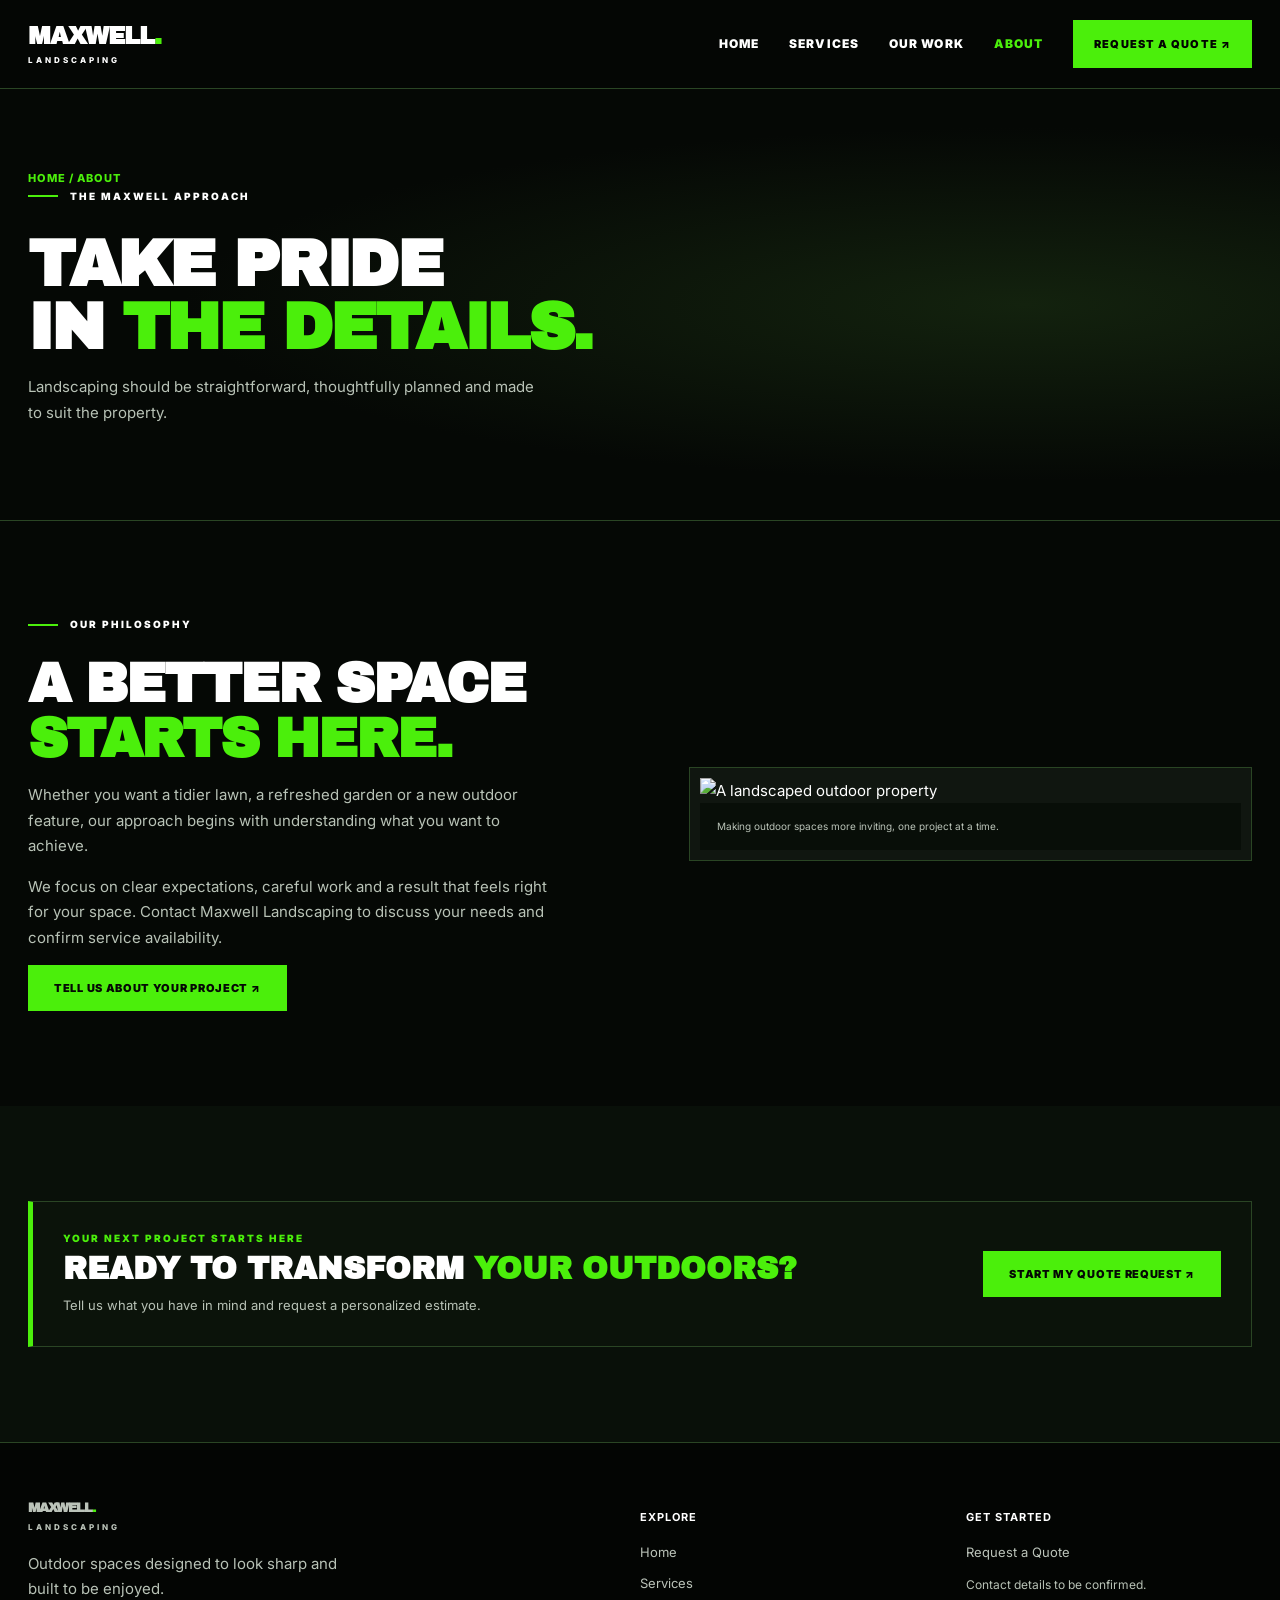
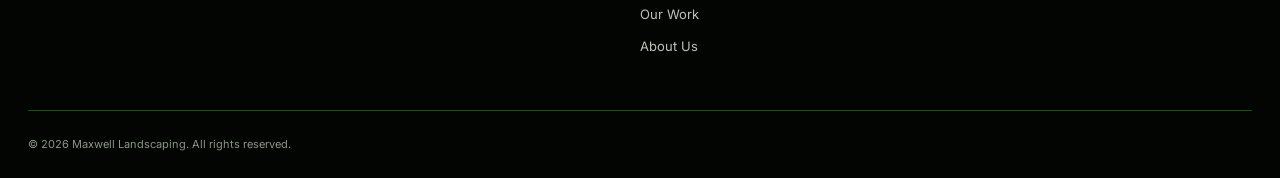
==== commit 7b0965d5: "Reimagine homepage as interactive editorial landscape experience" ====
--- a/about.html
+++ b/about.html
@@ -1 +1 @@
-<!doctype html><html lang="en"><head><meta charset="utf-8"><meta name="viewport" content="width=device-width,initial-scale=1"><meta name="theme-color" content="#050805"><meta name="description" content="Learn about the Maxwell Landscaping approach to outdoor projects."><title>About Us | Maxwell Landscaping</title><link rel="stylesheet" href="styles.css"></head><body><a class="skip-link" href="#main">Skip to content</a><header><div class="container nav"><a href="index.html" class="brand">MAXWELL<span class="green">.</span><small>LANDSCAPING</small></a><button class="menu" aria-label="Toggle navigation" aria-expanded="false">MENU ☰</button><nav class="navlinks" aria-label="Main navigation"><a href="index.html" class="">Home</a><a href="services.html" class="">Services</a><a href="projects.html" class="">Our Work</a><a href="about.html" class="active">About</a><a href="quote.html" class="nav-cta ">Request A Quote ↗</a></nav></div></header><main id="main"><section class="page-hero"><div class="container"><div class="bread">HOME / ABOUT</div><span class="eyebrow">THE MAXWELL APPROACH</span><h1 class="display">TAKE PRIDE<br>IN <span class="green">THE DETAILS.</span></h1><p class="intro">Landscaping should be straightforward, thoughtfully planned and made to suit the property.</p></div></section><section class="section"><div class="container split"><div><span class="eyebrow">OUR PHILOSOPHY</span><h2 class="section-title">A BETTER SPACE<br><span class="green">STARTS HERE.</span></h2><p class="intro">Whether you want a tidier lawn, a refreshed garden or a new outdoor feature, our approach begins with understanding what you want to achieve.</p><p class="intro">We focus on clear expectations, careful work and a result that feels right for your space. Contact Maxwell Landscaping to discuss your needs and confirm service availability.</p><a href="quote.html" class="btn">TELL US ABOUT YOUR PROJECT ↗</a></div><div class="photo"><img src="https://images.unsplash.com/photo-1558904541-efa843a96f01?auto=format&fit=crop&w=1100&q=85" alt="A landscaped outdoor property"><div class="photo-caption">Making outdoor spaces more inviting, one project at a time.</div></div></div></section><section class="section section-dark"><div class="container"><aside class="banner"><div><div class="kicker">YOUR NEXT PROJECT STARTS HERE</div><h3>READY TO TRANSFORM <span class="green">YOUR OUTDOORS?</span></h3><p>Tell us what you have in mind and request a personalized estimate.</p></div><a class="btn" href="quote.html">START MY QUOTE REQUEST ↗</a></aside></div></section></main><footer><div class="container"><div class="foot-grid"><div><a href="index.html" class="brand">MAXWELL<span class="green">.</span><small>LANDSCAPING</small></a><p class="intro" style="max-width:330px;margin-top:20px">Outdoor spaces designed to look sharp and built to be enjoyed.</p></div><div><h4>Explore</h4><a href="index.html">Home</a><a href="services.html">Services</a><a href="projects.html">Our Work</a><a href="about.html">About Us</a></div><div><h4>Get Started</h4><a href="quote.html">Request a Quote</a><p class="intro" style="font-size:12px">Contact details to be confirmed.</p></div></div><div class="foot-end">© 2026 Maxwell Landscaping. All rights reserved.</div></div></footer><script src="script.js" defer></script></body></html>+<!doctype html><html lang="en"><head><meta charset="utf-8"><meta name="viewport" content="width=device-width,initial-scale=1"><meta name="theme-color" content="#050805"><meta name="description" content="Learn about the Maxwell Landscaping approach to outdoor projects."><title>About Us | Maxwell Landscaping</title><link rel="stylesheet" href="styles.css"></head><body><header><div class="container nav"><a href="index.html" class="brand">MAXWELL<span class="green">.</span><small>LANDSCAPING</small></a><button class="menu" aria-label="Toggle navigation" aria-expanded="false">MENU ☰</button><nav class="navlinks" aria-label="Main navigation"><a href="index.html" class="">Home</a><a href="services.html" class="">Services</a><a href="projects.html" class="">Our Work</a><a href="about.html" class="active">About</a><a href="quote.html" class="nav-cta ">Request A Quote ↗</a></nav></div></header><main><section class="page-hero"><div class="container"><div class="bread">HOME / ABOUT</div><span class="eyebrow">THE MAXWELL APPROACH</span><h1 class="display">TAKE PRIDE<br>IN <span class="green">THE DETAILS.</span></h1><p class="intro">Landscaping should be straightforward, thoughtfully planned and made to suit the property.</p></div></section><section class="section"><div class="container split"><div><span class="eyebrow">OUR PHILOSOPHY</span><h2 class="section-title">A BETTER SPACE<br><span class="green">STARTS HERE.</span></h2><p class="intro">Whether you want a tidier lawn, a refreshed garden or a new outdoor feature, our approach begins with understanding what you want to achieve.</p><p class="intro">We focus on clear expectations, careful work and a result that feels right for your space. Contact Maxwell Landscaping to discuss your needs and confirm service availability.</p><a href="quote.html" class="btn">TELL US ABOUT YOUR PROJECT ↗</a></div><div class="photo"><img src="https://images.unsplash.com/photo-1558904541-efa843a96f01?auto=format&fit=crop&w=1100&q=85" alt="A landscaped outdoor property"><div class="photo-caption">Making outdoor spaces more inviting, one project at a time.</div></div></div></section><section class="section section-dark"><div class="container"><aside class="banner"><div><div class="kicker">YOUR NEXT PROJECT STARTS HERE</div><h3>READY TO TRANSFORM <span class="green">YOUR OUTDOORS?</span></h3><p>Tell us what you have in mind and request a personalized estimate.</p></div><a class="btn" href="quote.html">START MY QUOTE REQUEST ↗</a></aside></div></section></main><footer><div class="container"><div class="foot-grid"><div><a href="index.html" class="brand">MAXWELL<span class="green">.</span><small>LANDSCAPING</small></a><p class="intro" style="max-width:330px;margin-top:20px">Outdoor spaces designed to look sharp and built to be enjoyed.</p></div><div><h4>Explore</h4><a href="index.html">Home</a><a href="services.html">Services</a><a href="projects.html">Our Work</a><a href="about.html">About Us</a></div><div><h4>Get Started</h4><a href="quote.html">Request a Quote</a><p class="intro" style="font-size:12px">Contact details to be confirmed.</p></div></div><div class="foot-end">© 2026 Maxwell Landscaping. All rights reserved.</div></div></footer><script src="script.js" defer></script></body></html>
--- a/styles.css
+++ b/styles.css
@@ -1,6 +1,3 @@
 @import url('https://fonts.googleapis.com/css2?family=Archivo+Black&family=Inter:wght@400;500;600;700;800;900&display=swap');
 :root{--bg:#050805;--panel:#0a1109;--line:#2a4524;--green:#4bef0b;--white:#fff;--muted:#b8c2b6;--font:'Inter',Arial,sans-serif;--display:'Archivo Black','Arial Black',sans-serif}
-*{box-sizing:border-box}html{scroll-behavior:smooth}body{margin:0;background:var(--bg);color:var(--white);font:15px/1.7 var(--font)}a{color:inherit;text-decoration:none}img{display:block;max-width:100%}button,input,textarea,select{font:inherit}button{cursor:pointer}.container{width:min(1410px,calc(100% - 56px));margin:auto}header{background:#040604;border-bottom:1px solid var(--line);position:sticky;top:0;z-index:30}.nav{display:flex;align-items:center;justify-content:space-between;min-height:88px;gap:24px}.brand{font:900 24px/1.05 var(--display);letter-spacing:-1.2px}.brand em{font-style:normal;color:var(--green)}.brand small{display:block;font:800 8px/1 var(--font);letter-spacing:3px;margin-top:7px}.navlinks{display:flex;gap:30px;align-items:center}.navlinks a{font-size:12px;font-weight:900;letter-spacing:1.1px;text-transform:uppercase}.navlinks a:hover,.navlinks a.active{color:var(--green)}.nav-cta{background:var(--green);color:#020502;padding:15px 21px;font-size:11px!important}.menu{display:none;background:transparent;color:white;border:1px solid var(--line);padding:7px 13px}.eyebrow{font-weight:900;font-size:10px;letter-spacing:2px;text-transform:uppercase;display:flex;align-items:center;gap:12px}.eyebrow:before{content:'';width:30px;height:2px;background:var(--green)}.display{font:900 clamp(48px,5.1vw,78px)/.97 var(--display);letter-spacing:-2.5px;text-transform:uppercase;margin:28px 0 12px}.display .green,.green{color:var(--green)}.intro{color:var(--muted);max-width:520px}.btn{display:inline-flex;align-items:center;justify-content:center;gap:14px;min-height:46px;padding:13px 25px;background:var(--green);border:1px solid var(--green);color:#050905;font:900 11px/1.2 var(--font);letter-spacing:.7px;text-transform:uppercase;transition:transform .2s,background .2s}.btn:hover{transform:translateY(-2px);background:#77ff3c}.btn.outline{background:transparent;color:var(--white);border-color:#55714e}.btn.outline:hover{background:#173015}.hero{padding:78px 0 95px;background:radial-gradient(ellipse at 76% 40%,#11220e 0%,#050805 58%)}.hero-grid{display:grid;grid-template-columns:1fr .88fr;gap:7%;align-items:center}.hero .intro{margin-bottom:30px}.hero-actions{display:flex;gap:20px;align-items:center;flex-wrap:wrap}.hero-photo,.photo{position:relative;border:1px solid var(--line);padding:10px;background:#101610}.hero-photo img{height:560px;width:100%;object-fit:cover}.photo-caption{background:#080e08;padding:15px 17px;color:#bac3b8;font-size:10px}.photo-tag{position:absolute;bottom:56px;left:0;background:var(--green);color:#050905;padding:14px 22px;text-transform:uppercase;font:900 11px var(--font)}.strip{border-block:1px solid var(--line);background:#081007}.strip-inner{display:flex;justify-content:space-between;gap:20px;flex-wrap:wrap;padding:24px 0;font-size:10px;letter-spacing:1.1px;text-transform:uppercase;font-weight:900}.strip-inner span:before{content:'✓';color:var(--green);margin-right:9px}.section{padding:95px 0}.section-dark{background:#091009}.section-title{font:900 clamp(38px,4.3vw,64px)/1 var(--display);letter-spacing:-2px;text-transform:uppercase;margin:24px 0 15px}.lead{max-width:680px;color:var(--muted);margin-bottom:40px}.grid3{display:grid;grid-template-columns:repeat(3,1fr);gap:20px}.service-card{background:#0e150d;border:1px solid var(--line);display:flex;flex-direction:column}.service-card img{aspect-ratio:1.35;object-fit:cover;width:100%}.service-content{padding:26px;flex:1;display:flex;flex-direction:column}.kicker{font:900 10px var(--font);color:var(--green);letter-spacing:2px}.service-content h3,.project-card h3{font:900 24px/1.13 var(--display);text-transform:uppercase;letter-spacing:-.5px;margin:14px 0}.service-content p{color:#b9c2b7;font-size:13px}.arrow-link{margin-top:auto;padding-top:15px;color:var(--green);font-size:11px;font-weight:900;letter-spacing:1px;text-transform:uppercase}.split{display:grid;grid-template-columns:1fr 1fr;gap:8%;align-items:center}.split img{width:100%;max-height:530px;object-fit:cover}.feature-list{padding:0;list-style:none}.feature-list li{padding:15px 0;border-bottom:1px solid var(--line);font-weight:800;font-size:13px}.feature-list li:before{content:'✓';color:var(--green);margin-right:14px}.project-card{position:relative;border:1px solid var(--line);background:#111a10;overflow:hidden}.project-card img{width:100%;aspect-ratio:1.15;object-fit:cover;transition:transform .3s}.project-card:hover img{transform:scale(1.04)}.project-card div{padding:20px}.project-card h3{font-size:18px}.banner{border:1px solid var(--line);border-left:5px solid var(--green);background:#0b130a;padding:30px;display:flex;justify-content:space-between;align-items:center;gap:25px}.banner h3{font:900 clamp(23px,2.4vw,38px) var(--display);text-transform:uppercase;line-height:1.1;margin:8px 0}.banner p{font-size:13px;color:var(--muted);margin:0}.quote-layout{display:grid;grid-template-columns:.85fr 1.25fr;gap:9%;align-items:start}.quote-layout .display{font-size:clamp(46px,4.6vw,70px)}.quote-layout .photo{margin-top:30px}.quote-layout .photo img{height:270px;object-fit:cover;width:100%}.quote-form{background:#fff;color:#050805;border-right:9px solid var(--green);padding:33px}.form-grid{display:grid;grid-template-columns:1fr 1fr;gap:24px 16px}.form-field{display:flex;flex-direction:column;gap:7px}.form-field.wide{grid-column:1/-1}.form-field label{font-weight:900;font-size:10px;letter-spacing:1px;text-transform:uppercase}.form-field input,.form-field select,.form-field textarea{width:100%;border:1px solid #cfd7cd;background:#f7f9f6;padding:12px 15px;border-radius:0;outline:none;color:#080b07;min-height:45px;font-size:13px}.form-field input:focus,.form-field select:focus,.form-field textarea:focus{border-color:#489b2c}.form-field textarea{min-height:135px;resize:vertical}.form-note{font-size:12px;color:#526050}.quote-form .btn{width:100%;margin-top:15px}.form-status{font-size:12px;margin-top:14px}.page-hero{padding:80px 0;background:radial-gradient(ellipse at 80% 50%,#13220e,#050805 58%);border-bottom:1px solid var(--line)}.page-hero .display{max-width:850px}.bread{font-size:11px;color:var(--green);font-weight:800;letter-spacing:1px}.service-detail{display:grid;grid-template-columns:1fr 1fr;gap:8%;align-items:center;padding:70px 0;border-bottom:1px solid var(--line)}.service-detail:nth-child(even) .detail-image{order:-1}.detail-image img{width:100%;height:400px;object-fit:cover}.service-detail h2{font:900 clamp(35px,3.2vw,50px)/1.05 var(--display);letter-spacing:-1px;text-transform:uppercase}.service-detail p{color:var(--muted)}footer{padding:50px 0 25px;background:#030503;border-top:1px solid var(--line)}.foot-grid{display:grid;grid-template-columns:2fr 1fr 1fr;gap:40px}.foot-grid h4{font-size:11px;letter-spacing:1px;text-transform:uppercase}.foot-grid a{display:block;color:#bbc3b9;font-size:13px;margin:9px 0}.foot-end{border-top:1px solid var(--line);padding-top:24px;margin-top:44px;color:#8b9687;font-size:11px}.mobile-only{display:none}@media(max-width:900px){.navlinks{display:none;position:absolute;top:87px;left:0;right:0;background:#040604;padding:24px 28px;flex-direction:column;align-items:stretch;border-bottom:1px solid var(--line)}.navlinks.open{display:flex}.menu{display:block}.hero-grid,.split,.quote-layout,.service-detail{grid-template-columns:1fr;gap:38px}.hero-photo img{height:410px}.hero{padding:55px 0}.grid3{grid-template-columns:repeat(2,1fr)}.service-detail:nth-child(even) .detail-image{order:initial}.section{padding:65px 0}.foot-grid{grid-template-columns:1fr 1fr}.foot-grid>div:first-child{grid-column:1/-1}}@media(max-width:600px){.container{width:min(100% - 32px,1410px)}.brand{font-size:20px}.nav{min-height:72px}.navlinks{top:71px}.display{font-size:clamp(43px,11.2vw,66px);letter-spacing:-2px}.hero-photo img{height:300px}.grid3,.form-grid,.foot-grid{grid-template-columns:1fr}.foot-grid>div:first-child{grid-column:auto}.quote-form{padding:22px;border-right-width:5px}.banner{display:block}.banner .btn{margin-top:24px}.section-title{font-size:40px}.service-detail{padding:45px 0}.service-detail .detail-image img{height:260px}.photo-caption{font-size:9px}.strip-inner{gap:13px}.strip-inner span{width:45%}}
-
-/* MAXWELL — editorial motion design upgrade */
-:root{--green:#4bef0b}::selection{background:var(--green);color:#050805}html{scroll-padding-top:95px}body{overflow-x:hidden}body:before{content:"";position:fixed;inset:0;z-index:100;pointer-events:none;opacity:.09;background-image:url("data:image/svg+xml,%3Csvg viewBox='0 0 180 180' xmlns='http://www.w3.org/2000/svg'%3E%3Cfilter id='n'%3E%3CfeTurbulence type='fractalNoise' baseFrequency='.72' numOctaves='3' stitchTiles='stitch'/%3E%3C/filter%3E%3Crect width='100%25' height='100%25' filter='url(%23n)' opacity='.3'/%3E%3C/svg%3E")}header{background:rgba(4,6,4,.86);backdrop-filter:blur(22px);-webkit-backdrop-filter:blur(22px)}.nav{min-height:94px}.navlinks a{position:relative;transition:color .3s}.navlinks a:not(.nav-cta):after{content:"";position:absolute;bottom:-7px;left:0;width:0;height:1px;background:var(--green);transition:width .3s}.navlinks a:hover:after{width:100%}.brand{transition:letter-spacing .4s}.brand:hover{letter-spacing:-.3px}.hero{min-height:calc(100svh - 94px);display:flex;align-items:center;position:relative;overflow:hidden;background:radial-gradient(ellipse at 74% 35%,#152b10 0%,#091008 38%,#050805 75%)}.hero:before{content:"";position:absolute;inset:0;pointer-events:none;background:linear-gradient(90deg,transparent 49.93%,rgba(101,255,48,.09) 50%,transparent 50.07%),linear-gradient(0deg,transparent 49.93%,rgba(101,255,48,.05) 50%,transparent 50.07%);background-size:140px 140px;mask-image:linear-gradient(to right,transparent 15%,black 100%);opacity:.45}.hero-grid{position:relative;z-index:1}.display{font-size:clamp(54px,5.8vw,98px);line-height:.94;letter-spacing:-3.7px}.hero .display{max-width:850px}.hero .intro{font-size:15px;line-height:1.9}.eyebrow{color:#e8f3e4}.eyebrow:before{width:38px}.hero-photo{transform:rotate(1.5deg);box-shadow:24px 24px 0 rgba(75,239,11,.075);transition:transform .7s cubic-bezier(.2,.8,.2,1),box-shadow .7s}.hero-photo:hover{transform:rotate(0deg) translateY(-9px);box-shadow:30px 34px 0 rgba(75,239,11,.13)}.hero-photo img{filter:saturate(.82) contrast(1.1)}.photo-tag{box-shadow:8px 8px 0 #071006}.btn{position:relative;overflow:hidden;isolation:isolate;transition:transform .35s cubic-bezier(.2,.8,.2,1),background .3s,box-shadow .3s}.btn:before{content:"";position:absolute;z-index:-1;inset:0;background:#fff;transform:translateX(-105%) skewX(-17deg);transition:transform .55s cubic-bezier(.2,.8,.2,1)}.btn:hover{transform:translateY(-4px);box-shadow:0 13px 28px rgba(75,239,11,.14)}.btn:hover:before{transform:translateX(0) skewX(0)}.btn.outline:hover{color:#050805}.section{position:relative}.section-title{font-size:clamp(42px,4.8vw,76px);letter-spacing:-2.8px}.service-card,.project-card{transition:border-color .4s,transform .5s cubic-bezier(.2,.8,.2,1),box-shadow .5s;will-change:transform}.service-card{overflow:hidden}.service-card img{filter:saturate(.78);transition:transform .8s cubic-bezier(.2,.8,.2,1),filter .6s}.service-card:hover{border-color:var(--green);transform:translateY(-9px);box-shadow:0 22px 55px #0009}.service-card:hover img{transform:scale(1.07);filter:saturate(1.1)}.service-content{position:relative}.service-content:before{content:"";position:absolute;top:0;left:26px;width:0;height:3px;background:var(--green);transition:width .5s}.service-card:hover .service-content:before{width:calc(100% - 52px)}.project-card:hover{border-color:var(--green);transform:translateY(-8px)}.project-card img{filter:saturate(.8) brightness(.85);transition:transform .8s,filter .6s}.project-card:hover img{filter:saturate(1.1) brightness(1);transform:scale(1.08)}.photo{overflow:hidden}.photo img{transition:transform 1s cubic-bezier(.2,.8,.2,1)}.photo:hover img{transform:scale(1.045)}.strip{overflow:hidden}.strip-inner{position:relative}.strip-inner span{white-space:nowrap}.feature-list li{transition:padding .3s,color .3s}.feature-list li:hover{padding-left:9px;color:var(--green)}.banner{position:relative;overflow:hidden}.banner:before{content:"";position:absolute;width:400px;height:400px;right:18%;top:-190px;border:1px solid rgba(75,239,11,.11);border-radius:50%;pointer-events:none}.banner>*{position:relative}.page-hero{position:relative;overflow:hidden;min-height:390px;display:flex;align-items:center}.page-hero:after{content:"MAXWELL";font:900 clamp(110px,20vw,360px)/1 var(--display);color:rgba(75,239,11,.025);position:absolute;right:-3%;bottom:-25%;pointer-events:none;letter-spacing:-12px}.page-hero>.container{position:relative;z-index:1}.service-detail{scroll-margin-top:100px}.detail-image{overflow:hidden;border:1px solid var(--line);padding:9px;background:#0c140a}.detail-image img{filter:saturate(.85);transition:transform .8s,filter .8s}.detail-image:hover img{transform:scale(1.045);filter:saturate(1.1)}.quote-form{box-shadow:22px 22px 0 rgba(75,239,11,.055)}.form-field input,.form-field textarea,.form-field select{transition:border-color .25s,box-shadow .25s}.form-field input:focus,.form-field textarea:focus,.form-field select:focus{box-shadow:0 0 0 3px rgba(75,239,11,.13)}.scroll-progress{position:fixed;z-index:99;top:0;left:0;width:0;height:3px;background:var(--green);box-shadow:0 0 18px rgba(75,239,11,.55);pointer-events:none}.reveal{opacity:0;transform:translateY(38px);transition:opacity .85s cubic-bezier(.2,.8,.2,1),transform .85s cubic-bezier(.2,.8,.2,1)}.reveal.is-visible{opacity:1;transform:translateY(0)}.service-card.reveal:nth-child(3n + 2),.project-card.reveal:nth-child(3n + 2){transition-delay:.1s}.service-card.reveal:nth-child(3n + 3),.project-card.reveal:nth-child(3n + 3){transition-delay:.2s}.hero .eyebrow,.hero .display,.hero .intro,.hero-actions{animation:riseIn .9s both cubic-bezier(.2,.8,.2,1)}.hero .display{animation-delay:.12s}.hero .intro{animation-delay:.22s}.hero-actions{animation-delay:.32s}.hero-photo{animation:photoEnter 1.2s .18s both cubic-bezier(.2,.8,.2,1)}@keyframes riseIn{from{opacity:0;transform:translateY(35px)}to{opacity:1;transform:translateY(0)}}@keyframes photoEnter{from{opacity:0;transform:translate(35px,30px) rotate(3deg)}to{opacity:1;transform:translate(0,0) rotate(1.5deg)}}.editorial-band{background:var(--green);color:#061005;overflow:hidden;padding:19px 0;border-block:1px solid var(--green)}.editorial-track{display:flex;gap:44px;width:max-content;animation:marquee 28s linear infinite}.editorial-track span{font:900 clamp(17px,2.3vw,30px)/1 var(--display);letter-spacing:-.5px;white-space:nowrap}.editorial-track span:after{content:"✳";margin-left:44px}@keyframes marquee{to{transform:translateX(-50%)}}.section-index{font:900 10px var(--font);letter-spacing:2px;color:var(--green);margin-bottom:10px}.image-zoom-overlay{position:fixed;inset:0;background:rgba(0,0,0,.95);z-index:120;display:grid;place-items:center;padding:60px 22px;cursor:zoom-out}.image-zoom-overlay img{max-height:85vh;max-width:min(1100px,95vw);object-fit:contain}.image-zoom-close{position:absolute;right:24px;top:20px;background:var(--green);border:0;color:#050805;font:900 12px var(--font);padding:12px 17px;cursor:pointer}.skip-link{position:absolute;top:-80px;left:20px;background:var(--green);color:#000;padding:10px;z-index:200}.skip-link:focus{top:10px}@media(min-width:901px){.hero-grid{gap:6%}.hero-photo img{height:min(65vh,650px)}.grid3{gap:24px}}@media(max-width:900px){.hero{min-height:auto}.hero-photo{transform:none}.hero-photo:hover{transform:translateY(-5px)}.display{font-size:clamp(49px,8vw,78px)}.page-hero{min-height:310px}.service-card.reveal,.project-card.reveal{transition-delay:0s!important}}@media(max-width:600px){.hero{padding:60px 0 75px}.display{font-size:clamp(43px,11vw,64px);letter-spacing:-2.5px}.section-title{font-size:clamp(36px,9.5vw,48px)}.hero-photo{box-shadow:10px 10px 0 rgba(75,239,11,.08)}.hero-photo img{height:310px}.editorial-band{padding:14px 0}.editorial-track{gap:20px}.editorial-track span:after{margin-left:20px}.banner:before{display:none}.reveal{transform:translateY(20px)}}@media(prefers-reduced-motion:reduce){*,*:before,*:after{animation-duration:.01ms!important;animation-iteration-count:1!important;scroll-behavior:auto!important;transition-duration:.01ms!important}.reveal{opacity:1;transform:none}}
+*{box-sizing:border-box}html{scroll-behavior:smooth}body{margin:0;background:var(--bg);color:var(--white);font:15px/1.7 var(--font)}a{color:inherit;text-decoration:none}img{display:block;max-width:100%}button,input,textarea,select{font:inherit}button{cursor:pointer}.container{width:min(1410px,calc(100% - 56px));margin:auto}header{background:#040604;border-bottom:1px solid var(--line);position:sticky;top:0;z-index:30}.nav{display:flex;align-items:center;justify-content:space-between;min-height:88px;gap:24px}.brand{font:900 24px/1.05 var(--display);letter-spacing:-1.2px}.brand em{font-style:normal;color:var(--green)}.brand small{display:block;font:800 8px/1 var(--font);letter-spacing:3px;margin-top:7px}.navlinks{display:flex;gap:30px;align-items:center}.navlinks a{font-size:12px;font-weight:900;letter-spacing:1.1px;text-transform:uppercase}.navlinks a:hover,.navlinks a.active{color:var(--green)}.nav-cta{background:var(--green);color:#020502;padding:15px 21px;font-size:11px!important}.menu{display:none;background:transparent;color:white;border:1px solid var(--line);padding:7px 13px}.eyebrow{font-weight:900;font-size:10px;letter-spacing:2px;text-transform:uppercase;display:flex;align-items:center;gap:12px}.eyebrow:before{content:'';width:30px;height:2px;background:var(--green)}.display{font:900 clamp(48px,5.1vw,78px)/.97 var(--display);letter-spacing:-2.5px;text-transform:uppercase;margin:28px 0 12px}.display .green,.green{color:var(--green)}.intro{color:var(--muted);max-width:520px}.btn{display:inline-flex;align-items:center;justify-content:center;gap:14px;min-height:46px;padding:13px 25px;background:var(--green);border:1px solid var(--green);color:#050905;font:900 11px/1.2 var(--font);letter-spacing:.7px;text-transform:uppercase;transition:transform .2s,background .2s}.btn:hover{transform:translateY(-2px);background:#77ff3c}.btn.outline{background:transparent;color:var(--white);border-color:#55714e}.btn.outline:hover{background:#173015}.hero{padding:78px 0 95px;background:radial-gradient(ellipse at 76% 40%,#11220e 0%,#050805 58%)}.hero-grid{display:grid;grid-template-columns:1fr .88fr;gap:7%;align-items:center}.hero .intro{margin-bottom:30px}.hero-actions{display:flex;gap:20px;align-items:center;flex-wrap:wrap}.hero-photo,.photo{position:relative;border:1px solid var(--line);padding:10px;background:#101610}.hero-photo img{height:560px;width:100%;object-fit:cover}.photo-caption{background:#080e08;padding:15px 17px;color:#bac3b8;font-size:10px}.photo-tag{position:absolute;bottom:56px;left:0;background:var(--green);color:#050905;padding:14px 22px;text-transform:uppercase;font:900 11px var(--font)}.strip{border-block:1px solid var(--line);background:#081007}.strip-inner{display:flex;justify-content:space-between;gap:20px;flex-wrap:wrap;padding:24px 0;font-size:10px;letter-spacing:1.1px;text-transform:uppercase;font-weight:900}.strip-inner span:before{content:'✓';color:var(--green);margin-right:9px}.section{padding:95px 0}.section-dark{background:#091009}.section-title{font:900 clamp(38px,4.3vw,64px)/1 var(--display);letter-spacing:-2px;text-transform:uppercase;margin:24px 0 15px}.lead{max-width:680px;color:var(--muted);margin-bottom:40px}.grid3{display:grid;grid-template-columns:repeat(3,1fr);gap:20px}.service-card{background:#0e150d;border:1px solid var(--line);display:flex;flex-direction:column}.service-card img{aspect-ratio:1.35;object-fit:cover;width:100%}.service-content{padding:26px;flex:1;display:flex;flex-direction:column}.kicker{font:900 10px var(--font);color:var(--green);letter-spacing:2px}.service-content h3,.project-card h3{font:900 24px/1.13 var(--display);text-transform:uppercase;letter-spacing:-.5px;margin:14px 0}.service-content p{color:#b9c2b7;font-size:13px}.arrow-link{margin-top:auto;padding-top:15px;color:var(--green);font-size:11px;font-weight:900;letter-spacing:1px;text-transform:uppercase}.split{display:grid;grid-template-columns:1fr 1fr;gap:8%;align-items:center}.split img{width:100%;max-height:530px;object-fit:cover}.feature-list{padding:0;list-style:none}.feature-list li{padding:15px 0;border-bottom:1px solid var(--line);font-weight:800;font-size:13px}.feature-list li:before{content:'✓';color:var(--green);margin-right:14px}.project-card{position:relative;border:1px solid var(--line);background:#111a10;overflow:hidden}.project-card img{width:100%;aspect-ratio:1.15;object-fit:cover;transition:transform .3s}.project-card:hover img{transform:scale(1.04)}.project-card div{padding:20px}.project-card h3{font-size:18px}.banner{border:1px solid var(--line);border-left:5px solid var(--green);background:#0b130a;padding:30px;display:flex;justify-content:space-between;align-items:center;gap:25px}.banner h3{font:900 clamp(23px,2.4vw,38px) var(--display);text-transform:uppercase;line-height:1.1;margin:8px 0}.banner p{font-size:13px;color:var(--muted);margin:0}.quote-layout{display:grid;grid-template-columns:.85fr 1.25fr;gap:9%;align-items:start}.quote-layout .display{font-size:clamp(46px,4.6vw,70px)}.quote-layout .photo{margin-top:30px}.quote-layout .photo img{height:270px;object-fit:cover;width:100%}.quote-form{background:#fff;color:#050805;border-right:9px solid var(--green);padding:33px}.form-grid{display:grid;grid-template-columns:1fr 1fr;gap:24px 16px}.form-field{display:flex;flex-direction:column;gap:7px}.form-field.wide{grid-column:1/-1}.form-field label{font-weight:900;font-size:10px;letter-spacing:1px;text-transform:uppercase}.form-field input,.form-field select,.form-field textarea{width:100%;border:1px solid #cfd7cd;background:#f7f9f6;padding:12px 15px;border-radius:0;outline:none;color:#080b07;min-height:45px;font-size:13px}.form-field input:focus,.form-field select:focus,.form-field textarea:focus{border-color:#489b2c}.form-field textarea{min-height:135px;resize:vertical}.form-note{font-size:12px;color:#526050}.quote-form .btn{width:100%;margin-top:15px}.form-status{font-size:12px;margin-top:14px}.page-hero{padding:80px 0;background:radial-gradient(ellipse at 80% 50%,#13220e,#050805 58%);border-bottom:1px solid var(--line)}.page-hero .display{max-width:850px}.bread{font-size:11px;color:var(--green);font-weight:800;letter-spacing:1px}.service-detail{display:grid;grid-template-columns:1fr 1fr;gap:8%;align-items:center;padding:70px 0;border-bottom:1px solid var(--line)}.service-detail:nth-child(even) .detail-image{order:-1}.detail-image img{width:100%;height:400px;object-fit:cover}.service-detail h2{font:900 clamp(35px,3.2vw,50px)/1.05 var(--display);letter-spacing:-1px;text-transform:uppercase}.service-detail p{color:var(--muted)}footer{padding:50px 0 25px;background:#030503;border-top:1px solid var(--line)}.foot-grid{display:grid;grid-template-columns:2fr 1fr 1fr;gap:40px}.foot-grid h4{font-size:11px;letter-spacing:1px;text-transform:uppercase}.foot-grid a{display:block;color:#bbc3b9;font-size:13px;margin:9px 0}.foot-end{border-top:1px solid var(--line);padding-top:24px;margin-top:44px;color:#8b9687;font-size:11px}.mobile-only{display:none}@media(max-width:900px){.navlinks{display:none;position:absolute;top:87px;left:0;right:0;background:#040604;padding:24px 28px;flex-direction:column;align-items:stretch;border-bottom:1px solid var(--line)}.navlinks.open{display:flex}.menu{display:block}.hero-grid,.split,.quote-layout,.service-detail{grid-template-columns:1fr;gap:38px}.hero-photo img{height:410px}.hero{padding:55px 0}.grid3{grid-template-columns:repeat(2,1fr)}.service-detail:nth-child(even) .detail-image{order:initial}.section{padding:65px 0}.foot-grid{grid-template-columns:1fr 1fr}.foot-grid>div:first-child{grid-column:1/-1}}@media(max-width:600px){.container{width:min(100% - 32px,1410px)}.brand{font-size:20px}.nav{min-height:72px}.navlinks{top:71px}.display{font-size:clamp(43px,11.2vw,66px);letter-spacing:-2px}.hero-photo img{height:300px}.grid3,.form-grid,.foot-grid{grid-template-columns:1fr}.foot-grid>div:first-child{grid-column:auto}.quote-form{padding:22px;border-right-width:5px}.banner{display:block}.banner .btn{margin-top:24px}.section-title{font-size:40px}.service-detail{padding:45px 0}.service-detail .detail-image img{height:260px}.photo-caption{font-size:9px}.strip-inner{gap:13px}.strip-inner span{width:45%}}
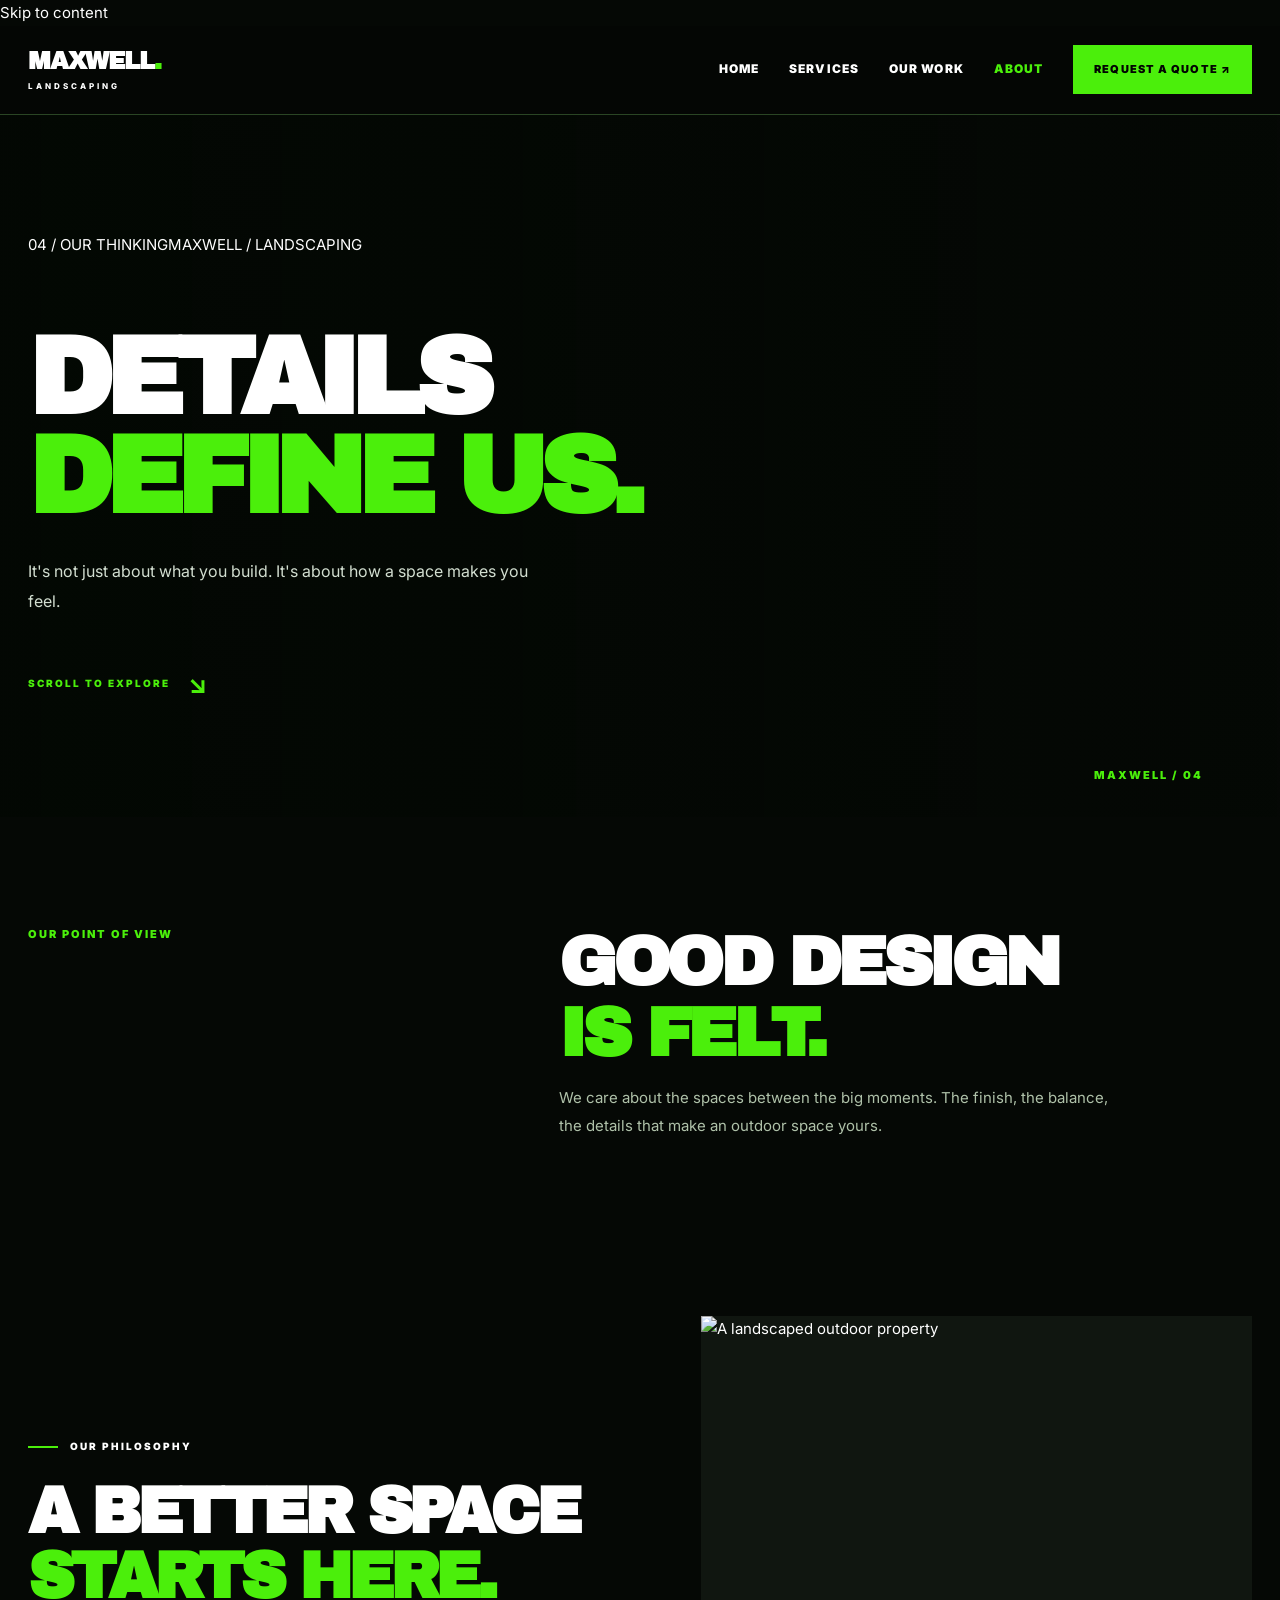
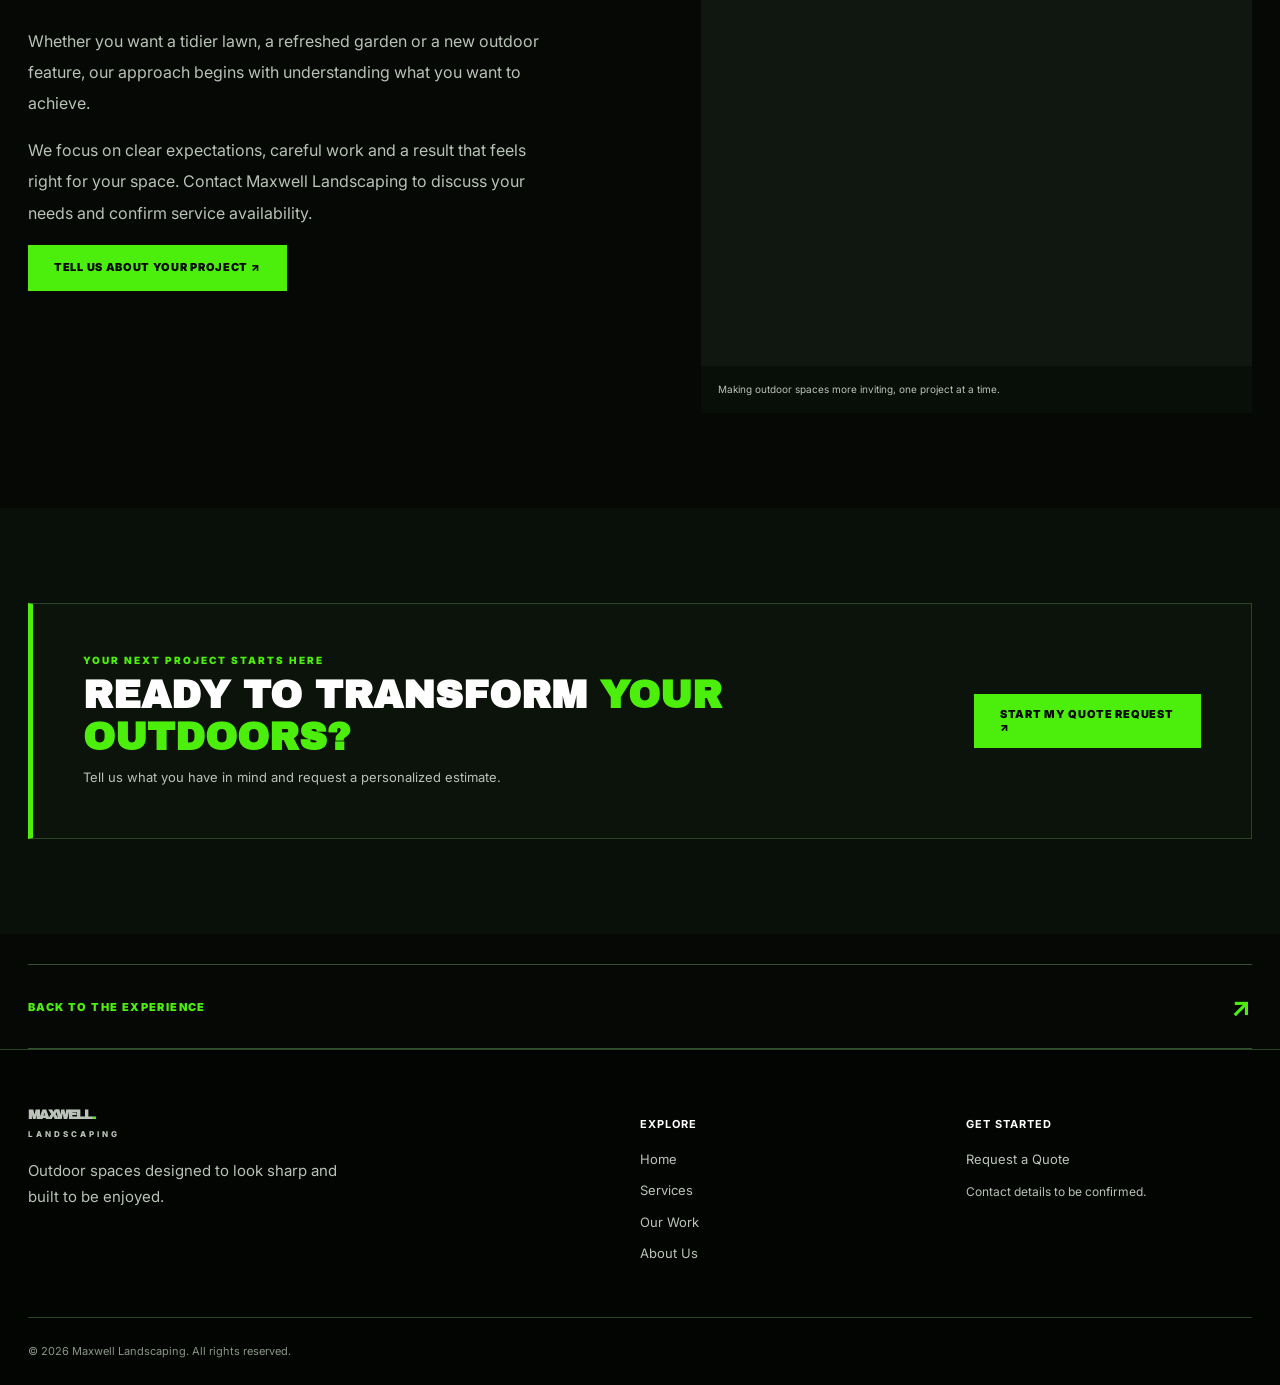
==== commit 30d411c5: "Bring all interior pages into Maxwell editorial design system" ====
--- a/about.html
+++ b/about.html
@@ -1 +1 @@
-<!doctype html><html lang="en"><head><meta charset="utf-8"><meta name="viewport" content="width=device-width,initial-scale=1"><meta name="theme-color" content="#050805"><meta name="description" content="Learn about the Maxwell Landscaping approach to outdoor projects."><title>About Us | Maxwell Landscaping</title><link rel="stylesheet" href="styles.css"></head><body><header><div class="container nav"><a href="index.html" class="brand">MAXWELL<span class="green">.</span><small>LANDSCAPING</small></a><button class="menu" aria-label="Toggle navigation" aria-expanded="false">MENU ☰</button><nav class="navlinks" aria-label="Main navigation"><a href="index.html" class="">Home</a><a href="services.html" class="">Services</a><a href="projects.html" class="">Our Work</a><a href="about.html" class="active">About</a><a href="quote.html" class="nav-cta ">Request A Quote ↗</a></nav></div></header><main><section class="page-hero"><div class="container"><div class="bread">HOME / ABOUT</div><span class="eyebrow">THE MAXWELL APPROACH</span><h1 class="display">TAKE PRIDE<br>IN <span class="green">THE DETAILS.</span></h1><p class="intro">Landscaping should be straightforward, thoughtfully planned and made to suit the property.</p></div></section><section class="section"><div class="container split"><div><span class="eyebrow">OUR PHILOSOPHY</span><h2 class="section-title">A BETTER SPACE<br><span class="green">STARTS HERE.</span></h2><p class="intro">Whether you want a tidier lawn, a refreshed garden or a new outdoor feature, our approach begins with understanding what you want to achieve.</p><p class="intro">We focus on clear expectations, careful work and a result that feels right for your space. Contact Maxwell Landscaping to discuss your needs and confirm service availability.</p><a href="quote.html" class="btn">TELL US ABOUT YOUR PROJECT ↗</a></div><div class="photo"><img src="https://images.unsplash.com/photo-1558904541-efa843a96f01?auto=format&fit=crop&w=1100&q=85" alt="A landscaped outdoor property"><div class="photo-caption">Making outdoor spaces more inviting, one project at a time.</div></div></div></section><section class="section section-dark"><div class="container"><aside class="banner"><div><div class="kicker">YOUR NEXT PROJECT STARTS HERE</div><h3>READY TO TRANSFORM <span class="green">YOUR OUTDOORS?</span></h3><p>Tell us what you have in mind and request a personalized estimate.</p></div><a class="btn" href="quote.html">START MY QUOTE REQUEST ↗</a></aside></div></section></main><footer><div class="container"><div class="foot-grid"><div><a href="index.html" class="brand">MAXWELL<span class="green">.</span><small>LANDSCAPING</small></a><p class="intro" style="max-width:330px;margin-top:20px">Outdoor spaces designed to look sharp and built to be enjoyed.</p></div><div><h4>Explore</h4><a href="index.html">Home</a><a href="services.html">Services</a><a href="projects.html">Our Work</a><a href="about.html">About Us</a></div><div><h4>Get Started</h4><a href="quote.html">Request a Quote</a><p class="intro" style="font-size:12px">Contact details to be confirmed.</p></div></div><div class="foot-end">© 2026 Maxwell Landscaping. All rights reserved.</div></div></footer><script src="script.js" defer></script></body></html>+<!doctype html><html lang="en"><head><meta charset="utf-8"><meta name="viewport" content="width=device-width,initial-scale=1"><meta name="theme-color" content="#050805"><meta name="description" content="Learn about the Maxwell Landscaping approach to outdoor projects."><title>About Us | Maxwell Landscaping</title><link rel="stylesheet" href="styles.css"><link rel="stylesheet" href="experience.css"><link rel="stylesheet" href="interiors.css"></head><body class="experience"><a class="skip-link" href="#main">Skip to content</a><header><div class="container nav"><a href="index.html" class="brand">MAXWELL<span class="green">.</span><small>LANDSCAPING</small></a><button class="menu" aria-label="Toggle navigation" aria-expanded="false">MENU ☰</button><nav class="navlinks" aria-label="Main navigation"><a href="index.html" class="">Home</a><a href="services.html" class="">Services</a><a href="projects.html" class="">Our Work</a><a href="about.html" class="active">About</a><a href="quote.html" class="nav-cta ">Request A Quote ↗</a></nav></div></header><main id="main"><section class="x-inner-hero"><img src="https://images.unsplash.com/photo-1558904541-efa843a96f01?auto=format&fit=crop&w=1800&q=85" alt="" aria-hidden="true"><div class="container"><div class="x-section-meta"><span>04 / OUR THINKING</span><span>MAXWELL / LANDSCAPING</span></div><h1>DETAILS<br><em>DEFINE US.</em></h1><p>It's not just about what you build. It's about how a space makes you feel.</p><a class="x-inner-scroll" href="#page-content">SCROLL TO EXPLORE <b>↘</b></a></div><span class="x-inner-number">MAXWELL / 04</span></section><section class="x-editorial-lead" id="page-content"><div class="container"><div class="x-tag">OUR POINT OF VIEW</div><div><h2>GOOD DESIGN<br><em>IS FELT.</em></h2><p>We care about the spaces between the big moments. The finish, the balance, the details that make an outdoor space yours.</p></div></div></section><section class="section"><div class="container split"><div><span class="eyebrow">OUR PHILOSOPHY</span><h2 class="section-title">A BETTER SPACE<br><span class="green">STARTS HERE.</span></h2><p class="intro">Whether you want a tidier lawn, a refreshed garden or a new outdoor feature, our approach begins with understanding what you want to achieve.</p><p class="intro">We focus on clear expectations, careful work and a result that feels right for your space. Contact Maxwell Landscaping to discuss your needs and confirm service availability.</p><a href="quote.html" class="btn">TELL US ABOUT YOUR PROJECT ↗</a></div><div class="photo"><img src="https://images.unsplash.com/photo-1558904541-efa843a96f01?auto=format&fit=crop&w=1100&q=85" alt="A landscaped outdoor property"><div class="photo-caption">Making outdoor spaces more inviting, one project at a time.</div></div></div></section><section class="section section-dark"><div class="container"><aside class="banner"><div><div class="kicker">YOUR NEXT PROJECT STARTS HERE</div><h3>READY TO TRANSFORM <span class="green">YOUR OUTDOORS?</span></h3><p>Tell us what you have in mind and request a personalized estimate.</p></div><a class="btn" href="quote.html">START MY QUOTE REQUEST ↗</a></aside></div></section><div class="container"><a class="x-back-home" href="index.html">BACK TO THE EXPERIENCE <b>↗</b></a></div></main><footer><div class="container"><div class="foot-grid"><div><a href="index.html" class="brand">MAXWELL<span class="green">.</span><small>LANDSCAPING</small></a><p class="intro" style="max-width:330px;margin-top:20px">Outdoor spaces designed to look sharp and built to be enjoyed.</p></div><div><h4>Explore</h4><a href="index.html">Home</a><a href="services.html">Services</a><a href="projects.html">Our Work</a><a href="about.html">About Us</a></div><div><h4>Get Started</h4><a href="quote.html">Request a Quote</a><p class="intro" style="font-size:12px">Contact details to be confirmed.</p></div></div><div class="foot-end">© 2026 Maxwell Landscaping. All rights reserved.</div></div></footer><script src="script.js" defer></script><script src="experience.js" defer></script></body></html>
--- a/interiors.css
+++ b/interiors.css
@@ -0,0 +1,2 @@
+/* Editorial interior pages — same Maxwell visual system */
+.experience .x-inner-hero{min-height:660px;height:min(78svh,850px);position:relative;display:flex;align-items:center;overflow:hidden;isolation:isolate;background:#050805}.x-inner-hero>img{position:absolute;inset:0;width:100%;height:100%;object-fit:cover;filter:brightness(.33) saturate(.7);transform:scale(1.035);animation:innerScale 2s cubic-bezier(.2,.8,.2,1) both}.x-inner-hero:before{content:"";position:absolute;inset:0;z-index:1;background:linear-gradient(90deg,rgba(3,8,3,.9),rgba(3,8,3,.5) 60%,rgba(3,8,3,.2))}.x-inner-hero .container{position:relative;z-index:2}.x-inner-hero .x-section-meta{margin-bottom:70px;border-color:#6a8364}.x-inner-hero h1{font:900 clamp(60px,8.5vw,145px)/.91 'Archivo Black',sans-serif;letter-spacing:-.075em;margin:0 0 30px}.x-inner-hero h1 em{font-style:normal;color:#4bef0b}.x-inner-hero p{max-width:530px;font-size:16px;color:#d2ded0;line-height:1.9}.x-inner-hero .x-inner-scroll{display:inline-flex;align-items:center;gap:18px;margin-top:35px;font:900 10px Inter,sans-serif;letter-spacing:2px;color:#4bef0b}.x-inner-hero .x-inner-scroll b{font-size:26px}.x-inner-hero .x-inner-number{position:absolute;right:6%;bottom:35px;font:900 11px Inter,sans-serif;letter-spacing:2px;color:#4bef0b;z-index:2}.x-interlude{padding:45px 0;background:#4bef0b;color:#030703;overflow:hidden}.x-interlude .container{display:flex;justify-content:space-between;align-items:center;gap:35px}.x-interlude strong{font:900 clamp(24px,3.4vw,55px)/1.05 'Archivo Black',sans-serif;letter-spacing:-2px}.x-interlude span{font:900 10px Inter,sans-serif;letter-spacing:2px;white-space:nowrap}.x-editorial-lead{padding:110px 0 65px;background:#050805}.x-editorial-lead .container{display:grid;grid-template-columns:1fr 1.6fr;gap:8%;align-items:start}.x-editorial-lead .x-tag{font:900 11px Inter,sans-serif;color:#4bef0b;letter-spacing:2px}.x-editorial-lead h2{font:900 clamp(39px,5.4vw,83px)/1.03 'Archivo Black',sans-serif;letter-spacing:-.065em;margin:0}.x-editorial-lead h2 em{font-style:normal;color:#4bef0b}.x-editorial-lead p{color:#afc1a9;font-size:15px;max-width:560px;line-height:1.9}.experience .service-detail{position:relative;padding:95px 0;gap:9%;border-bottom:1px solid #294326;scroll-margin-top:110px}.experience .service-detail .detail-copy{position:relative}.experience .service-detail .eyebrow{color:#4bef0b}.experience .service-detail h2{font:900 clamp(40px,4.5vw,72px)/1.02 'Archivo Black',sans-serif;letter-spacing:-.055em}.experience .service-detail .detail-image{border:0;padding:0;clip-path:polygon(0 0,100% 0,100% 100%,0 100%)}.experience .service-detail .detail-image img{height:530px;filter:saturate(.75) contrast(1.1)}.experience .service-detail:nth-child(even) .detail-image{order:-1}.experience .service-detail:before{content:"";position:absolute;top:0;left:0;width:40px;height:2px;background:#4bef0b}.experience .project-card{border:0;background:#0c140b}.experience .project-card img{aspect-ratio:.95;filter:saturate(.65) brightness(.82)}.experience .project-card div{padding:25px}.experience .project-card h3{font-size:clamp(19px,2vw,30px)}.experience .project-card .kicker{color:#4bef0b}.experience .grid3{gap:25px}.experience .split{gap:10%}.experience .split .section-title{font:900 clamp(43px,5vw,75px)/1.02 'Archivo Black',sans-serif;letter-spacing:-.065em}.experience .split .photo{border:0;padding:0}.experience .split .photo img{height:650px;max-height:none}.experience .split .intro{font-size:16px;line-height:1.95}.experience .quote-layout{grid-template-columns:.85fr 1.15fr;gap:7%}.experience .quote-layout .display{font:900 clamp(45px,5vw,80px)/1 'Archivo Black',sans-serif;letter-spacing:-.07em}.experience .quote-form{box-shadow:20px 20px 0 rgba(75,239,11,.09);border-right:8px solid #4bef0b}.experience .quote-form .btn{min-height:60px}.experience .quote-layout .photo{border:0;padding:0}.experience .quote-layout .photo img{height:350px}.experience .section-dark{background:#091009}.experience .banner{padding:50px}.experience .banner h3{font-size:clamp(29px,3vw,48px)}.x-quote-note{font:900 11px Inter,sans-serif;letter-spacing:1.5px;color:#4bef0b;padding-bottom:18px}.x-back-home{display:flex;justify-content:space-between;align-items:center;border-block:1px solid #34512f;padding:25px 0;margin-top:30px;font:900 11px Inter,sans-serif;letter-spacing:1.4px;color:#4bef0b}.x-back-home b{font-size:27px}.x-back-home:hover{padding-left:15px}@keyframes innerScale{from{transform:scale(1.12);opacity:.3}to{transform:scale(1.035);opacity:1}}@media(max-width:900px){.x-inner-hero{min-height:520px!important}.x-inner-hero .x-section-meta{margin-bottom:40px}.x-editorial-lead .container{grid-template-columns:1fr;gap:25px}.experience .service-detail .detail-image img{height:420px}.experience .service-detail:nth-child(even) .detail-image{order:initial}.experience .quote-layout{grid-template-columns:1fr}.experience .split .photo img{height:430px}}@media(max-width:600px){.experience .x-inner-hero{min-height:540px!important;height:75svh}.x-inner-hero h1{font-size:clamp(44px,10vw,70px)}.x-inner-hero p{font-size:13px}.x-inner-hero .x-section-meta{margin-bottom:38px}.x-inner-hero .x-inner-number{display:none}.x-interlude{padding:25px 0}.x-interlude .container{display:block}.x-interlude strong{font-size:30px}.x-interlude span{display:block;margin-top:15px}.x-editorial-lead{padding:75px 0 25px}.x-editorial-lead h2{font-size:clamp(35px,9vw,53px)}.experience .service-detail{padding:55px 0}.experience .service-detail h2{font-size:clamp(35px,9vw,51px)}.experience .service-detail .detail-image img{height:290px}.experience .split .photo img{height:310px}.experience .grid3{gap:18px}.experience .banner{padding:25px}.experience .quote-form{border-right-width:5px}}
